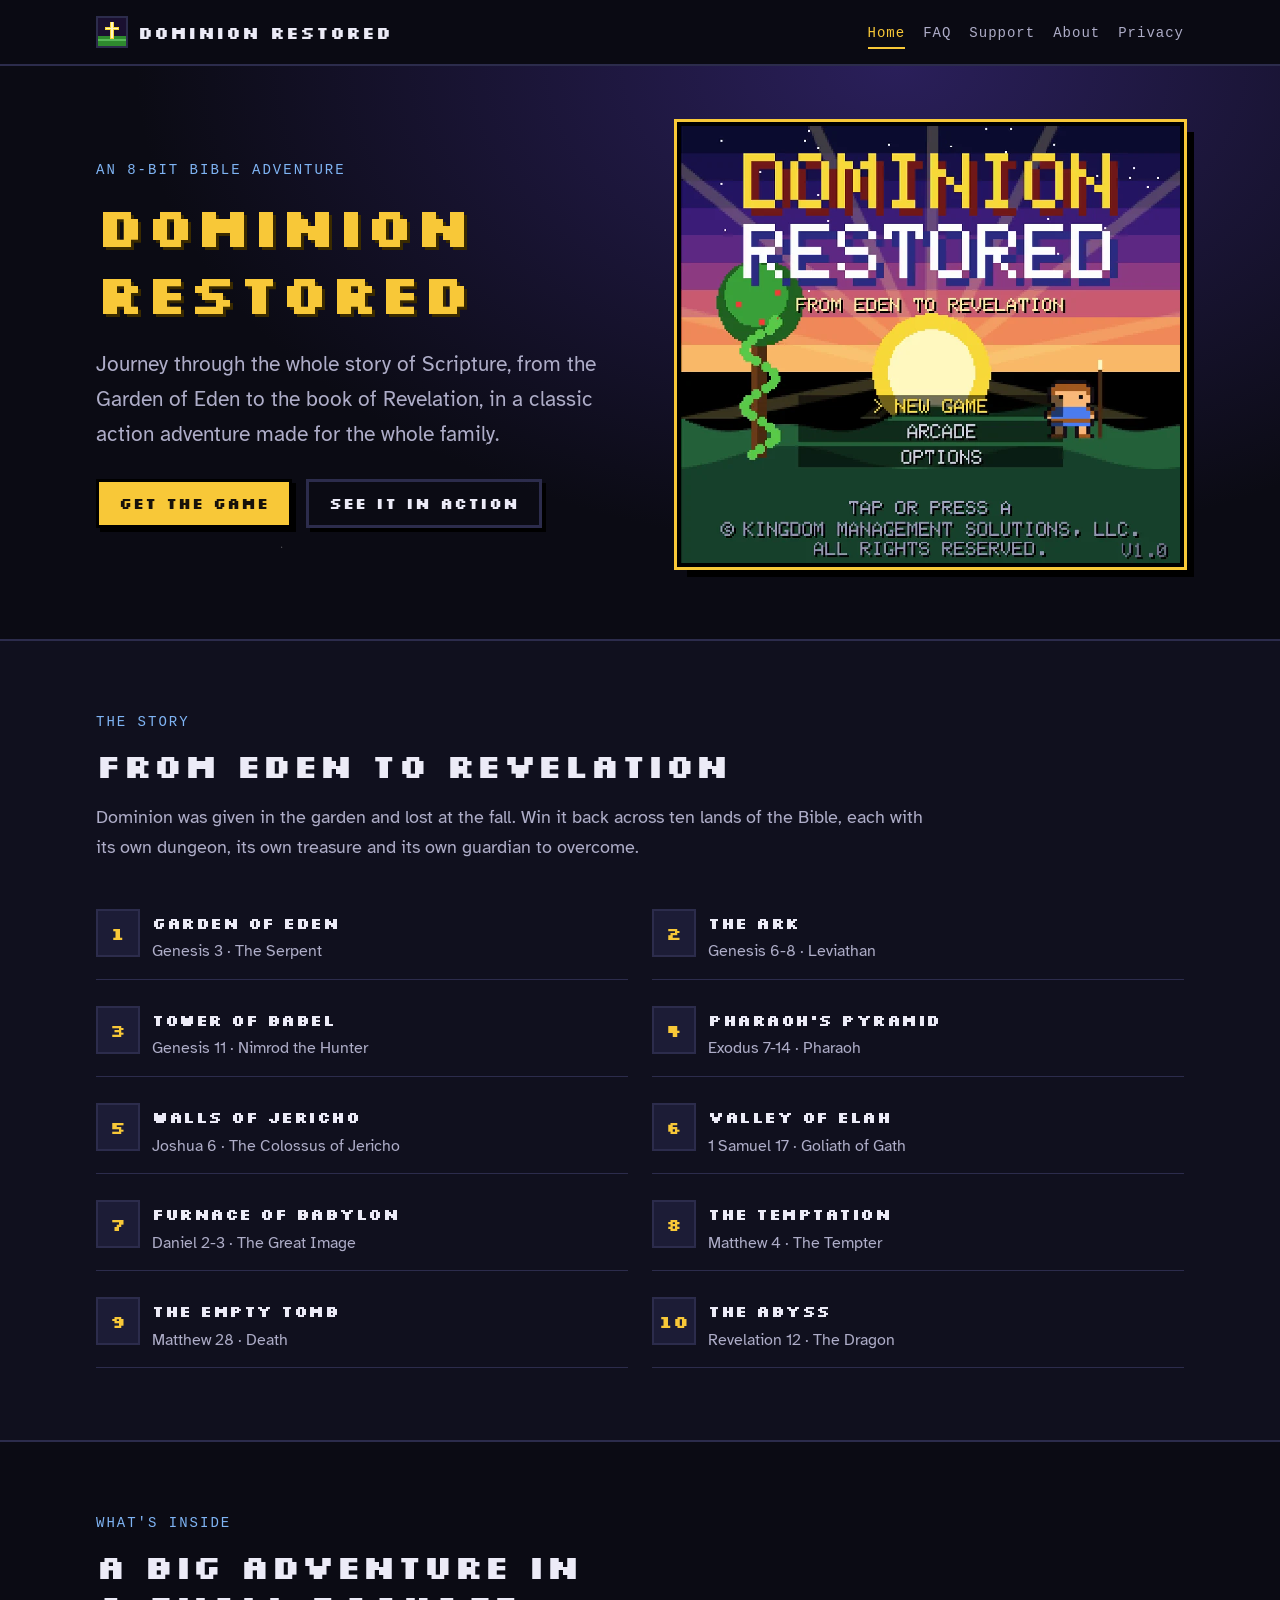
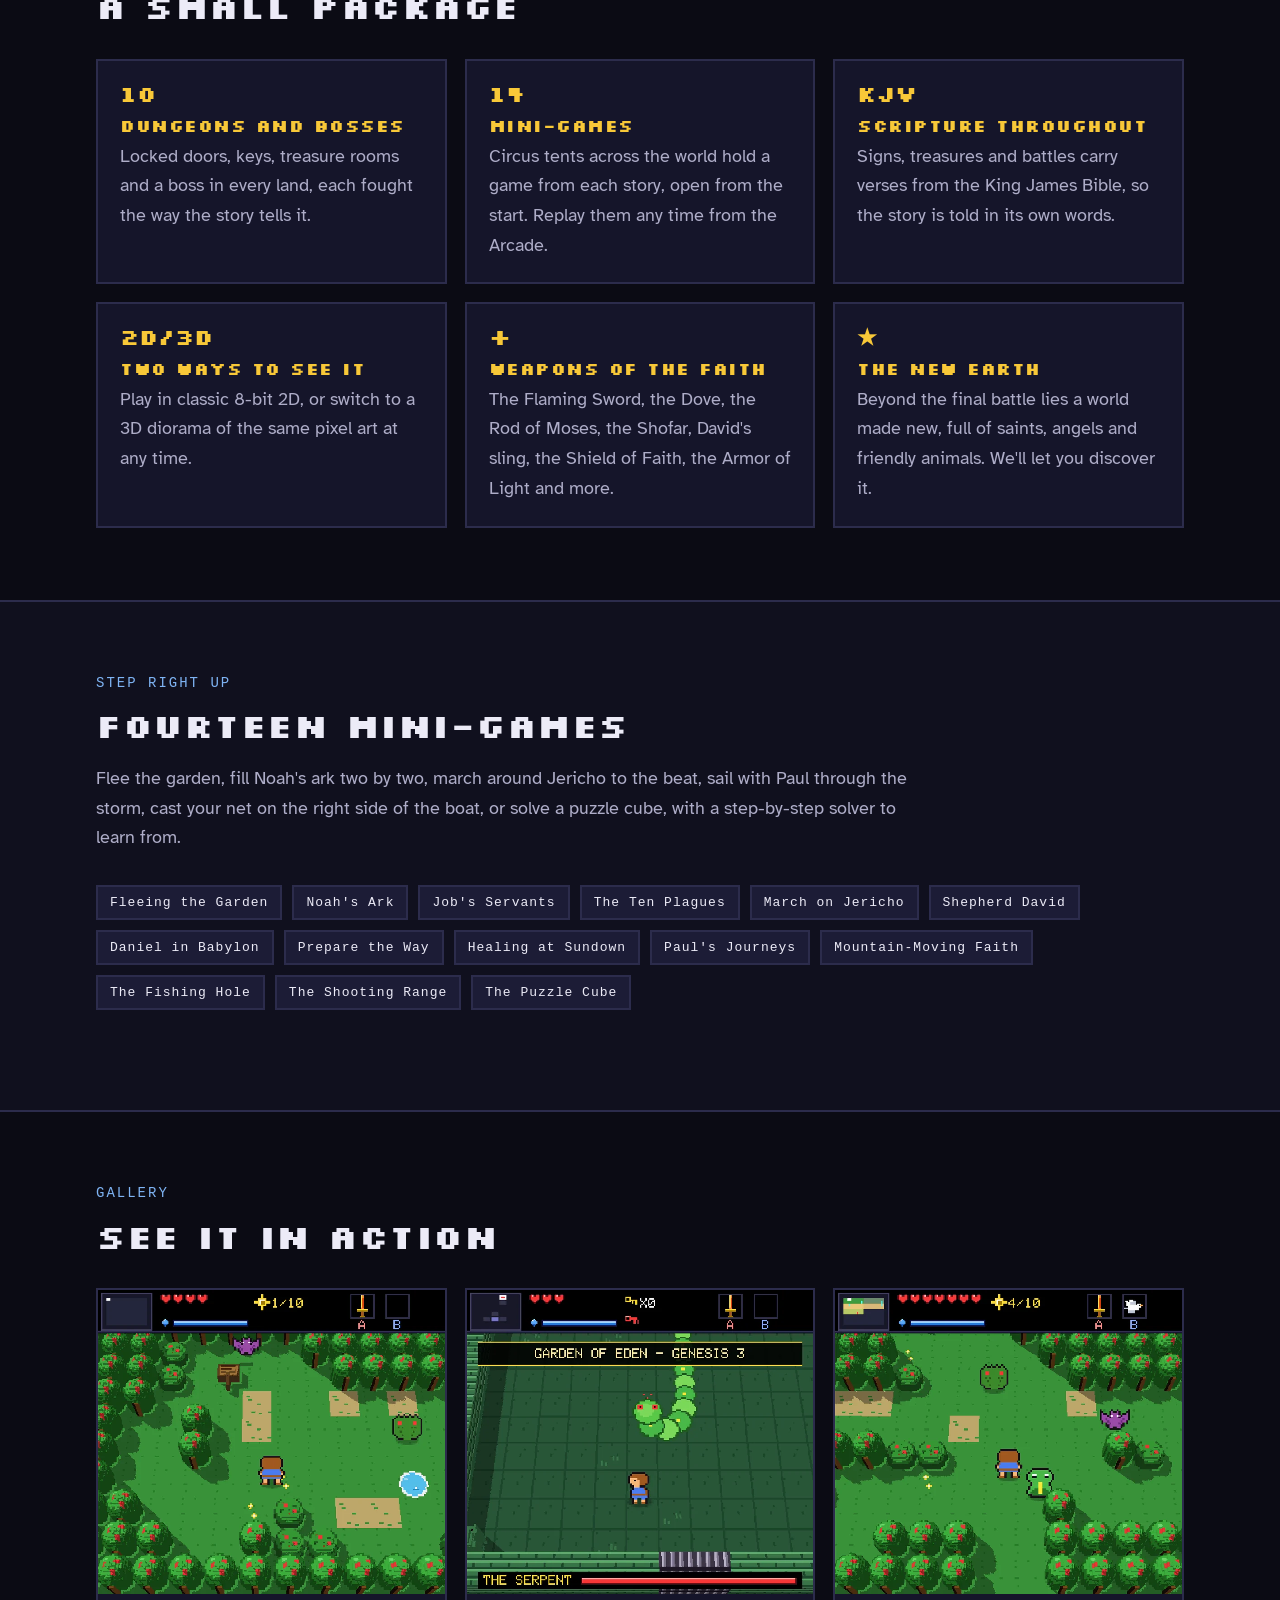
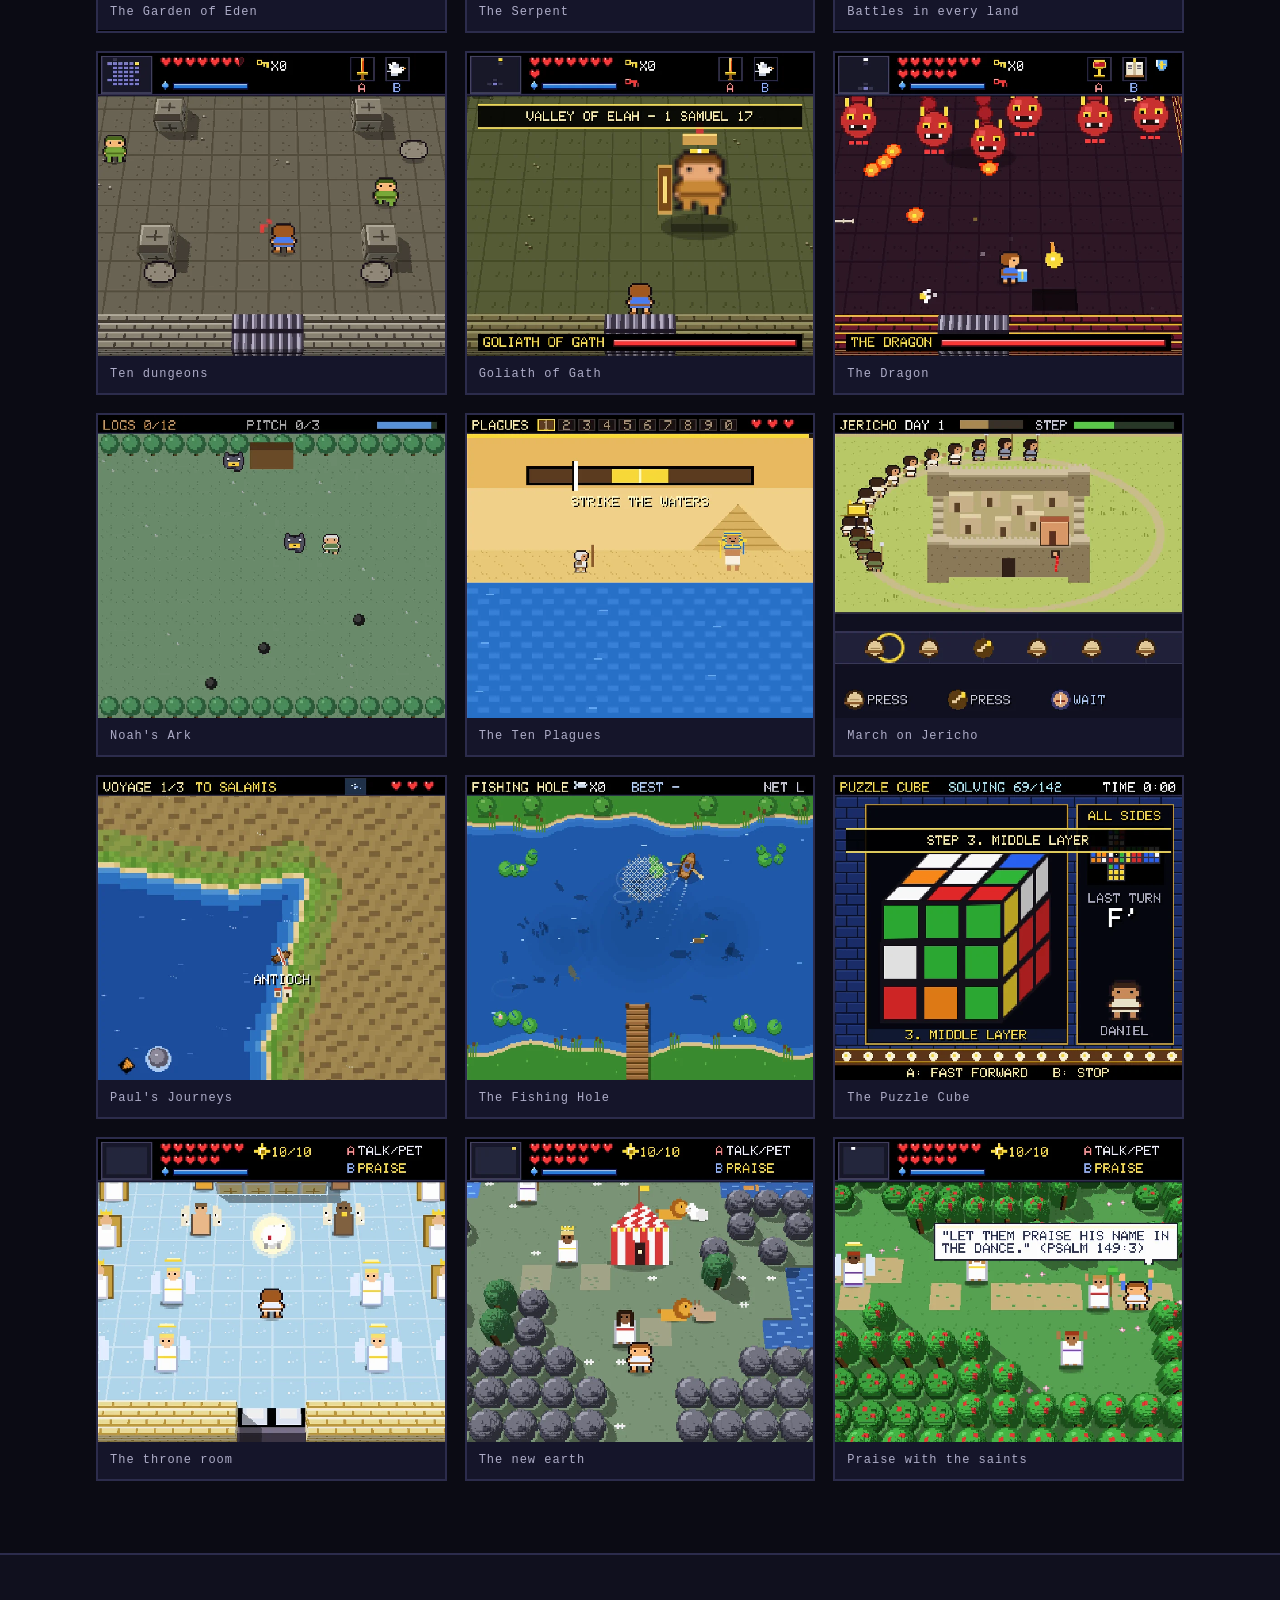
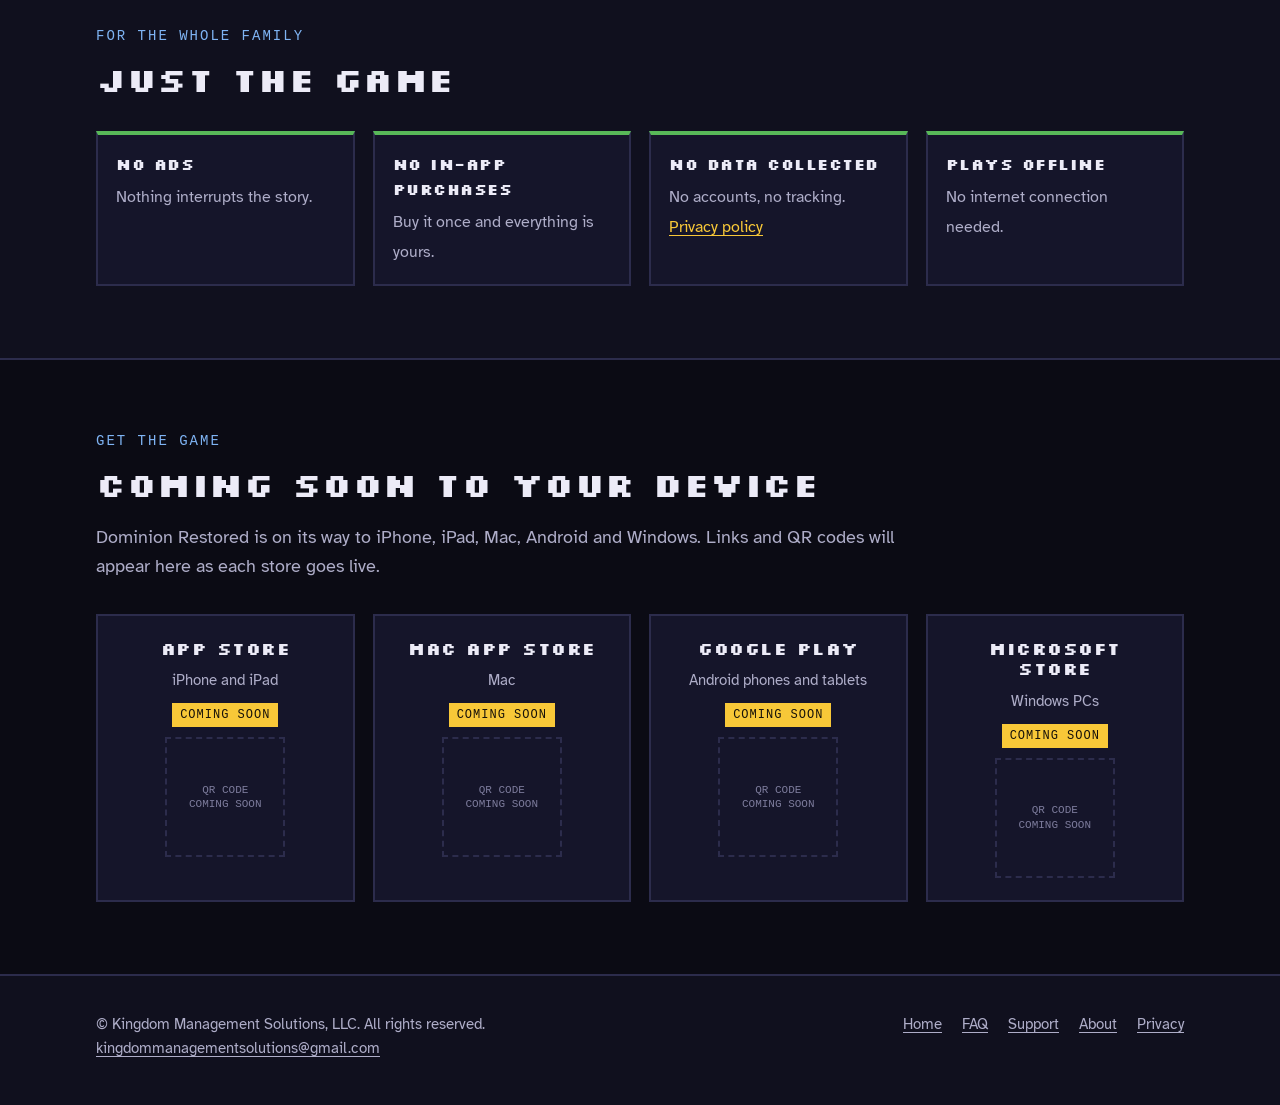
==== index.html @ 97197240 "Dominion Restored website: home, FAQ, support, about and privacy policy Moved here from the site bra" ====
<!DOCTYPE html>
<html lang="en">
<head>
<meta charset="utf-8">
<meta name="viewport" content="width=device-width,initial-scale=1">
<title>Dominion Restored</title>
<meta name="description" content="An 8-bit Bible adventure from Eden to Revelation: ten dungeons, ten bosses, fourteen mini-games and the new earth. For iPhone, iPad, Mac, Android and Windows.">
<meta name="theme-color" content="#0b0b14">
<meta property="og:title" content="Dominion Restored">
<meta property="og:description" content="An 8-bit Bible adventure from Eden to Revelation: ten dungeons, ten bosses, fourteen mini-games and the new earth. For iPhone, iPad, Mac, Android and Windows.">
<meta property="og:type" content="website">
<meta property="og:image" content="assets/img/title.webp">
<link rel="icon" href="assets/icon.svg" type="image/svg+xml">
<link rel="preload" href="assets/fonts/silkscreen-700.woff2" as="font" type="font/woff2" crossorigin>
<link rel="stylesheet" href="assets/site.css">
</head>
<body>
<a class="skip" href="#main">Skip to content</a>
<header class="top">
  <div class="wrap">
    <a class="brand" href="index.html"><img src="assets/icon.svg" alt="" width="32" height="32">DOMINION RESTORED</a>
    <nav aria-label="Main">
      <ul>
        <li><a href="index.html" aria-current="page">Home</a></li>
        <li><a href="faq.html">FAQ</a></li>
        <li><a href="support.html">Support</a></li>
        <li><a href="about.html">About</a></li>
        <li><a href="privacy.html">Privacy</a></li>
      </ul>
    </nav>
  </div>
</header>
<main id="main">
<section class="hero">
  <div class="wrap">
    <div>
      <p class="kicker">An 8-bit Bible adventure</p>
      <h1>DOMINION RESTORED</h1>
      <p class="lede">Journey through the whole story of Scripture, from the Garden of Eden to the book of Revelation, in a classic action adventure made for the whole family.</p>
      <div class="btns">
        <a class="btn" href="#get">GET THE GAME</a>
        <a class="btn ghost" href="#gallery">SEE IT IN ACTION</a>
      </div>
    </div>
    <div class="frame"><img src="assets/img/title.webp" alt="The Dominion Restored title screen" width="768" height="672"></div>
  </div>
</section>

<section class="alt" id="story">
  <div class="wrap">
    <div class="head">
      <p class="kicker">The story</p>
      <h2>From Eden to Revelation</h2>
      <p class="dim">Dominion was given in the garden and lost at the fall. Win it back across ten lands of the Bible, each with its own dungeon, its own treasure and its own guardian to overcome.</p>
    </div>
    <ol class="lands">
        <li><span class="n">1</span><div><b>Garden of Eden</b><span>Genesis 3 &middot; The Serpent</span></div></li>
        <li><span class="n">2</span><div><b>The Ark</b><span>Genesis 6-8 &middot; Leviathan</span></div></li>
        <li><span class="n">3</span><div><b>Tower of Babel</b><span>Genesis 11 &middot; Nimrod the Hunter</span></div></li>
        <li><span class="n">4</span><div><b>Pharaoh's Pyramid</b><span>Exodus 7-14 &middot; Pharaoh</span></div></li>
        <li><span class="n">5</span><div><b>Walls of Jericho</b><span>Joshua 6 &middot; The Colossus of Jericho</span></div></li>
        <li><span class="n">6</span><div><b>Valley of Elah</b><span>1 Samuel 17 &middot; Goliath of Gath</span></div></li>
        <li><span class="n">7</span><div><b>Furnace of Babylon</b><span>Daniel 2-3 &middot; The Great Image</span></div></li>
        <li><span class="n">8</span><div><b>The Temptation</b><span>Matthew 4 &middot; The Tempter</span></div></li>
        <li><span class="n">9</span><div><b>The Empty Tomb</b><span>Matthew 28 &middot; Death</span></div></li>
        <li><span class="n">10</span><div><b>The Abyss</b><span>Revelation 12 &middot; The Dragon</span></div></li>
    </ol>
  </div>
</section>

<section id="features">
  <div class="wrap">
    <div class="head">
      <p class="kicker">What's inside</p>
      <h2>A big adventure in a small package</h2>
    </div>
    <div class="grid g3">
      <div class="card"><div class="ico">10</div><h3>Dungeons and bosses</h3><p>Locked doors, keys, treasure rooms and a boss in every land, each fought the way the story tells it.</p></div>
      <div class="card"><div class="ico">14</div><h3>Mini-games</h3><p>Circus tents across the world hold a game from each story, open from the start. Replay them any time from the Arcade.</p></div>
      <div class="card"><div class="ico">KJV</div><h3>Scripture throughout</h3><p>Signs, treasures and battles carry verses from the King James Bible, so the story is told in its own words.</p></div>
      <div class="card"><div class="ico">2D/3D</div><h3>Two ways to see it</h3><p>Play in classic 8-bit 2D, or switch to a 3D diorama of the same pixel art at any time.</p></div>
      <div class="card"><div class="ico">+</div><h3>Weapons of the faith</h3><p>The Flaming Sword, the Dove, the Rod of Moses, the Shofar, David's sling, the Shield of Faith, the Armor of Light and more.</p></div>
      <div class="card"><div class="ico">&#9733;</div><h3>The new earth</h3><p>Beyond the final battle lies a world made new, full of saints, angels and friendly animals. We'll let you discover it.</p></div>
    </div>
  </div>
</section>

<section class="alt" id="minigames">
  <div class="wrap">
    <div class="head">
      <p class="kicker">Step right up</p>
      <h2>Fourteen mini-games</h2>
      <p class="dim">Flee the garden, fill Noah's ark two by two, march around Jericho to the beat, sail with Paul through the storm, cast your net on the right side of the boat, or solve a puzzle cube, with a step-by-step solver to learn from.</p>
    </div>
    <ul class="chips">
        <li>Fleeing the Garden</li>
        <li>Noah's Ark</li>
        <li>Job's Servants</li>
        <li>The Ten Plagues</li>
        <li>March on Jericho</li>
        <li>Shepherd David</li>
        <li>Daniel in Babylon</li>
        <li>Prepare the Way</li>
        <li>Healing at Sundown</li>
        <li>Paul's Journeys</li>
        <li>Mountain-Moving Faith</li>
        <li>The Fishing Hole</li>
        <li>The Shooting Range</li>
        <li>The Puzzle Cube</li>
    </ul>
  </div>
</section>

<section id="gallery">
  <div class="wrap">
    <div class="head">
      <p class="kicker">Gallery</p>
      <h2>See it in action</h2>
    </div>
    <div class="gallery">
        <figure><img src="assets/img/eden.webp" alt="The Garden of Eden" width="768" height="672" loading="lazy"><figcaption>The Garden of Eden</figcaption></figure>
        <figure><img src="assets/img/boss-serpent.webp" alt="The Serpent" width="768" height="672" loading="lazy"><figcaption>The Serpent</figcaption></figure>
        <figure><img src="assets/img/overworld-battle.webp" alt="Battles in every land" width="768" height="672" loading="lazy"><figcaption>Battles in every land</figcaption></figure>
        <figure><img src="assets/img/dungeon.webp" alt="Ten dungeons" width="768" height="672" loading="lazy"><figcaption>Ten dungeons</figcaption></figure>
        <figure><img src="assets/img/boss-goliath.webp" alt="Goliath of Gath" width="768" height="672" loading="lazy"><figcaption>Goliath of Gath</figcaption></figure>
        <figure><img src="assets/img/boss-dragon.webp" alt="The Dragon" width="768" height="672" loading="lazy"><figcaption>The Dragon</figcaption></figure>
        <figure><img src="assets/img/mini-ark.webp" alt="Noah's Ark" width="768" height="672" loading="lazy"><figcaption>Noah's Ark</figcaption></figure>
        <figure><img src="assets/img/mini-plagues.webp" alt="The Ten Plagues" width="768" height="672" loading="lazy"><figcaption>The Ten Plagues</figcaption></figure>
        <figure><img src="assets/img/mini-jericho.webp" alt="March on Jericho" width="768" height="672" loading="lazy"><figcaption>March on Jericho</figcaption></figure>
        <figure><img src="assets/img/mini-paul.webp" alt="Paul's Journeys" width="768" height="672" loading="lazy"><figcaption>Paul's Journeys</figcaption></figure>
        <figure><img src="assets/img/mini-fishing.webp" alt="The Fishing Hole" width="768" height="672" loading="lazy"><figcaption>The Fishing Hole</figcaption></figure>
        <figure><img src="assets/img/mini-cube.webp" alt="The Puzzle Cube" width="768" height="672" loading="lazy"><figcaption>The Puzzle Cube</figcaption></figure>
        <figure><img src="assets/img/throne-room.webp" alt="The throne room" width="768" height="672" loading="lazy"><figcaption>The throne room</figcaption></figure>
        <figure><img src="assets/img/new-earth.webp" alt="The new earth" width="768" height="672" loading="lazy"><figcaption>The new earth</figcaption></figure>
        <figure><img src="assets/img/new-earth-praise.webp" alt="Praise with the saints" width="768" height="672" loading="lazy"><figcaption>Praise with the saints</figcaption></figure>
    </div>
  </div>
</section>

<section class="alt" id="family">
  <div class="wrap">
    <div class="head">
      <p class="kicker">For the whole family</p>
      <h2>Just the game</h2>
    </div>
    <ul class="ticks">
      <li><b>No ads</b><span>Nothing interrupts the story.</span></li>
      <li><b>No in-app purchases</b><span>Buy it once and everything is yours.</span></li>
      <li><b>No data collected</b><span>No accounts, no tracking. <a href="privacy.html">Privacy policy</a></span></li>
      <li><b>Plays offline</b><span>No internet connection needed.</span></li>
    </ul>
  </div>
</section>

<section id="get">
  <div class="wrap">
    <div class="head">
      <p class="kicker">Get the game</p>
      <h2>Coming soon to your device</h2>
      <p class="dim">Dominion Restored is on its way to iPhone, iPad, Mac, Android and Windows. Links and QR codes will appear here as each store goes live.</p>
    </div>
    <div class="stores">
        <div class="store"><h3>App Store</h3><p>iPhone and iPad</p><span class="soon">COMING SOON</span><div class="qr" aria-hidden="true">QR CODE<br>COMING SOON</div></div>
        <div class="store"><h3>Mac App Store</h3><p>Mac</p><span class="soon">COMING SOON</span><div class="qr" aria-hidden="true">QR CODE<br>COMING SOON</div></div>
        <div class="store"><h3>Google Play</h3><p>Android phones and tablets</p><span class="soon">COMING SOON</span><div class="qr" aria-hidden="true">QR CODE<br>COMING SOON</div></div>
        <div class="store"><h3>Microsoft Store</h3><p>Windows PCs</p><span class="soon">COMING SOON</span><div class="qr" aria-hidden="true">QR CODE<br>COMING SOON</div></div>
    </div>
  </div>
</section>
</main>
<footer>
  <div class="wrap">
    <div>&copy; Kingdom Management Solutions, LLC. All rights reserved.<br><a href="mailto:kingdommanagementsolutions@gmail.com">kingdommanagementsolutions@gmail.com</a></div>
    <ul>
      <li><a href="index.html">Home</a></li>
      <li><a href="faq.html">FAQ</a></li>
      <li><a href="support.html">Support</a></li>
      <li><a href="about.html">About</a></li>
      <li><a href="privacy.html">Privacy</a></li>
    </ul>
  </div>
</footer>
</body>
</html>
---- assets/site.css ----
/* Dominion Restored: website styles. The game's palette (night sky, gold, Eden green) with a pixel font for
   headings and a highly legible font for reading. Fonts are self-hosted, so the site loads nothing from anyone else. */
@font-face { font-family: 'Silkscreen'; src: url(fonts/silkscreen-400.woff2) format('woff2'); font-weight: 400; font-display: swap; }
@font-face { font-family: 'Silkscreen'; src: url(fonts/silkscreen-700.woff2) format('woff2'); font-weight: 700; font-display: swap; }
@font-face { font-family: 'Atkinson Hyperlegible'; src: url(fonts/atkinson-400.woff2) format('woff2'); font-weight: 400; font-display: swap; }
@font-face { font-family: 'Atkinson Hyperlegible'; src: url(fonts/atkinson-400i.woff2) format('woff2'); font-weight: 400; font-style: italic; font-display: swap; }
@font-face { font-family: 'Atkinson Hyperlegible'; src: url(fonts/atkinson-700.woff2) format('woff2'); font-weight: 700; font-display: swap; }

:root {
  color-scheme: dark;
  --bg: #0b0b14; --bg2: #10101e; --panel: #15152a; --panel2: #1c1c36; --line: #2c2c4c;
  --text: #ecebf7; --dim: #aeadc8; --faint: #7d7c9c;
  --gold: #f8c838; --gold-dk: #a87a10; --sky: #7fb4f4; --green: #58b858; --red: #e85050;
  --pixel: 'Silkscreen', ui-monospace, monospace;
  --read: 'Atkinson Hyperlegible', system-ui, -apple-system, 'Segoe UI', Roboto, sans-serif;
  --wrap: 1120px;
}
* { box-sizing: border-box; }
html { scroll-behavior: smooth; }
body { margin: 0; background: var(--bg); color: var(--text); font: 18px/1.65 var(--read); -webkit-text-size-adjust: 100%; }
img { max-width: 100%; display: block; }
a { color: var(--gold); text-underline-offset: 3px; }
a:hover { color: #ffe27a; }
:focus-visible { outline: 3px solid var(--sky); outline-offset: 3px; }
.wrap { max-width: var(--wrap); margin: 0 auto; padding: 0 16px; }
.skip { position: absolute; left: -999px; top: 8px; background: var(--gold); color: #111; padding: 8px 12px; z-index: 10; }
.skip:focus { left: 8px; }

/* header */
.top { position: sticky; top: 0; z-index: 5; background: rgba(11, 11, 20, .92); backdrop-filter: blur(8px); -webkit-backdrop-filter: blur(8px); border-bottom: 2px solid var(--line); }
.top .wrap { display: flex; align-items: center; justify-content: space-between; gap: 16px; min-height: 64px; flex-wrap: wrap; padding-top: 8px; padding-bottom: 8px; }
.brand { display: flex; align-items: center; gap: 10px; color: var(--text); text-decoration: none; font: 700 17px/1 var(--pixel); letter-spacing: 1px; }
.brand img { width: 32px; height: 32px; image-rendering: pixelated; border: 2px solid var(--line); }
.brand:hover { color: var(--gold); }
nav ul { list-style: none; margin: 0; padding: 0; display: flex; flex-wrap: wrap; gap: 4px 18px; }
nav a { font: 400 14px/1 var(--pixel); letter-spacing: 1px; color: var(--dim); text-decoration: none; padding: 6px 0; border-bottom: 2px solid transparent; }
nav a:hover { color: var(--text); }
nav a[aria-current="page"] { color: var(--gold); border-bottom-color: var(--gold); }

/* type */
h1, h2, h3 { font-family: var(--pixel); font-weight: 700; letter-spacing: .5px; line-height: 1.2; text-wrap: balance; }
h1 { font-size: clamp(32px, 6vw, 56px); margin: 0 0 16px; color: var(--gold); text-shadow: 3px 3px 0 #3a2a00; }
h2 { font-size: clamp(24px, 3.6vw, 34px); margin: 0 0 12px; }
h3 { font-size: 17px; margin: 0 0 6px; color: var(--gold); }
.kicker { font: 400 14px/1.4 var(--pixel); letter-spacing: 2px; color: var(--sky); margin: 0 0 12px; text-transform: uppercase; }
.lede { font-size: 21px; color: var(--dim); max-width: 34em; }
.dim { color: var(--dim); }
.verse { font-style: italic; color: var(--dim); border-left: 4px solid var(--gold); padding: 4px 0 4px 16px; margin: 20px 0; }
.verse cite { display: block; font-style: normal; font: 400 13px/1.4 var(--pixel); letter-spacing: 1px; color: var(--faint); margin-top: 6px; }

/* sections */
section { padding: 72px 0; }
section.alt { background: var(--bg2); border-top: 2px solid var(--line); border-bottom: 2px solid var(--line); }
.head { max-width: 46em; margin-bottom: 32px; }

/* hero */
.hero { padding: 56px 0 72px; background:
  radial-gradient(1px 1px at 12% 18%, #fff8 50%, transparent), radial-gradient(1px 1px at 72% 12%, #fff6 50%, transparent),
  radial-gradient(1px 1px at 38% 66%, #fff5 50%, transparent), radial-gradient(1px 1px at 88% 48%, #fff7 50%, transparent),
  radial-gradient(1px 1px at 22% 84%, #fff4 50%, transparent), radial-gradient(1px 1px at 58% 32%, #fff5 50%, transparent),
  radial-gradient(ellipse at 70% 0%, #2a1f5a 0%, transparent 60%), var(--bg); }
.hero .wrap { display: grid; grid-template-columns: 1.05fr 1fr; gap: 48px; align-items: center; }
.frame { border: 4px solid #000; outline: 3px solid var(--gold); box-shadow: 10px 10px 0 #000; background: #000; }
.frame img { image-rendering: pixelated; width: 100%; height: auto; }

/* buttons */
.btns { display: flex; flex-wrap: wrap; gap: 14px; margin-top: 28px; }
.btn { display: inline-flex; align-items: center; gap: 8px; font: 700 15px/1 var(--pixel); letter-spacing: 1px; text-decoration: none;
  padding: 14px 20px; color: #17120a; background: var(--gold); border: 3px solid #000; box-shadow: 4px 4px 0 #000; transition: transform .08s, box-shadow .08s; }
.btn:hover { color: #17120a; transform: translate(-1px, -1px); box-shadow: 5px 5px 0 #000; }
.btn:active { transform: translate(3px, 3px); box-shadow: 1px 1px 0 #000; }
.btn.ghost { background: transparent; color: var(--text); border-color: var(--line); box-shadow: 4px 4px 0 #000; }
.btn.ghost:hover { color: var(--gold); border-color: var(--gold); }

/* cards and grids */
.grid { display: grid; gap: 18px; }
.g2 { grid-template-columns: repeat(2, 1fr); } .g3 { grid-template-columns: repeat(3, 1fr); } .g4 { grid-template-columns: repeat(4, 1fr); }
.card { background: var(--panel); border: 2px solid var(--line); padding: 22px; }
.card p { margin: 0; color: var(--dim); }
.card .ico { font: 700 22px/1 var(--pixel); color: var(--gold); margin-bottom: 10px; }

/* the ten lands */
.lands { list-style: none; padding: 0; margin: 0; display: grid; grid-template-columns: repeat(2, 1fr); gap: 12px 24px; counter-reset: land; }
.lands li { display: grid; grid-template-columns: 44px 1fr; gap: 12px; align-items: start; padding: 14px 0; border-bottom: 1px solid var(--line); }
.lands .n { font: 700 18px/44px var(--pixel); text-align: center; background: var(--panel2); border: 2px solid var(--line); color: var(--gold); }
.lands b { font-family: var(--pixel); font-size: 16px; letter-spacing: .5px; }
.lands span { display: block; color: var(--dim); font-size: 16px; }

/* mini-games */
.chips { display: flex; flex-wrap: wrap; gap: 10px; list-style: none; padding: 0; margin: 0 0 28px; }
.chips li { font: 400 13px/1 var(--pixel); letter-spacing: 1px; padding: 9px 12px; background: var(--panel2); border: 2px solid var(--line); }

/* gallery */
.gallery { display: grid; grid-template-columns: repeat(3, 1fr); gap: 18px; margin: 0; }
.gallery figure { margin: 0; background: #000; border: 2px solid var(--line); }
.gallery img { image-rendering: pixelated; width: 100%; height: auto; aspect-ratio: 256 / 224; }
.gallery figcaption { font: 400 12px/1.4 var(--pixel); letter-spacing: 1px; color: var(--dim); padding: 10px 12px; background: var(--panel); }

/* get the game */
.stores { display: grid; grid-template-columns: repeat(4, 1fr); gap: 18px; }
.store { background: var(--panel); border: 2px solid var(--line); padding: 22px; text-align: center; display: flex; flex-direction: column; align-items: center; gap: 10px; }
.store h3 { color: var(--text); margin: 0; }
.store .soon { font: 400 12px/1 var(--pixel); letter-spacing: 1px; color: #17120a; background: var(--gold); padding: 6px 8px; }
.store .qr { width: 120px; height: 120px; border: 2px dashed var(--line); display: grid; place-items: center; color: var(--faint); font: 400 11px/1.3 var(--pixel); text-align: center; padding: 8px; }
.store .qr img { width: 100%; height: 100%; image-rendering: pixelated; background: #fff; padding: 6px; }
.store p { margin: 0; color: var(--dim); font-size: 15px; }

/* family band */
.ticks { list-style: none; padding: 0; margin: 0; display: grid; grid-template-columns: repeat(4, 1fr); gap: 18px; }
.ticks li { background: var(--panel); border: 2px solid var(--line); border-top: 4px solid var(--green); padding: 18px; }
.ticks b { display: block; font-family: var(--pixel); font-size: 15px; letter-spacing: .5px; margin-bottom: 4px; }
.ticks span { color: var(--dim); font-size: 16px; }

/* reading pages (FAQ, support, privacy, about) */
.page { padding: 56px 0 72px; }
.page .wrap { max-width: 820px; }
.page h2 { font-size: 22px; margin-top: 44px; color: var(--gold); }
.page h2:first-of-type { margin-top: 32px; }
.page p, .page li { color: #d9d8ea; }
.page ul { padding-left: 22px; } .page li { margin: 6px 0; }
.summary { background: var(--panel); border: 2px solid var(--line); border-left: 6px solid var(--gold); padding: 18px 22px; margin: 24px 0; }
.summary p { margin: 0; }
details { background: var(--panel); border: 2px solid var(--line); margin: 10px 0; }
details[open] { border-color: #3c3c64; }
summary { cursor: pointer; padding: 16px 20px; font-weight: 700; list-style: none; display: flex; justify-content: space-between; gap: 16px; }
summary::-webkit-details-marker { display: none; }
summary::after { content: '+'; font: 700 20px/1 var(--pixel); color: var(--gold); }
details[open] summary::after { content: '\2013'; }
details > div { padding: 0 20px 6px; }
details > div p:first-child { margin-top: 0; }
table { width: 100%; border-collapse: collapse; margin: 12px 0 18px; font-size: 16px; }
th, td { text-align: left; padding: 8px 10px; border-bottom: 1px solid var(--line); }
th { font: 400 13px/1.3 var(--pixel); letter-spacing: 1px; color: var(--dim); }
kbd { font: 700 13px/1 ui-monospace, monospace; background: var(--panel2); border: 1px solid var(--line); border-bottom-width: 3px; padding: 3px 6px; }
.contact { display: flex; flex-wrap: wrap; align-items: center; justify-content: space-between; gap: 18px; background: var(--panel); border: 2px solid var(--gold); padding: 24px; margin: 24px 0; }
.contact b { font-family: var(--pixel); font-size: 18px; display: block; }
.contact .dim { font-size: 16px; }
.updated { font: 400 13px/1.4 var(--pixel); letter-spacing: 1px; color: var(--faint); }

/* footer */
footer { border-top: 2px solid var(--line); background: var(--bg2); padding: 36px 0 44px; font-size: 15px; color: var(--dim); }
footer .wrap { display: flex; flex-wrap: wrap; justify-content: space-between; gap: 18px 32px; }
footer ul { list-style: none; padding: 0; margin: 0; display: flex; flex-wrap: wrap; gap: 8px 20px; }
footer a { color: var(--dim); }
footer a:hover { color: var(--gold); }

/* narrower screens */
@media (max-width: 960px) {
  .hero .wrap { grid-template-columns: 1fr; gap: 36px; }
  .g4, .stores, .ticks { grid-template-columns: repeat(2, 1fr); }
  .g3, .gallery { grid-template-columns: repeat(2, 1fr); }
}
@media (max-width: 640px) {
  body { font-size: 17px; }
  section { padding: 52px 0; }
  .hero { padding: 36px 0 52px; }
  .lede { font-size: 19px; }
  .g2, .g3, .g4, .lands, .stores, .ticks { grid-template-columns: 1fr; }
  .gallery { grid-template-columns: 1fr 1fr; gap: 10px; }
  .gallery figcaption { font-size: 10px; padding: 8px; }
  .top .wrap { min-height: 56px; }
  nav ul { gap: 2px 14px; }
  .frame { box-shadow: 6px 6px 0 #000; }
}
@media (prefers-reduced-motion: reduce) { html { scroll-behavior: auto; } .btn { transition: none; } }
.contact .btn { max-width: 100%; overflow-wrap: anywhere; font: 700 17px/1.2 var(--read); letter-spacing: 0; }
@media (max-width: 640px) { .contact .btn { font-size: 15px; padding: 12px 14px; } }
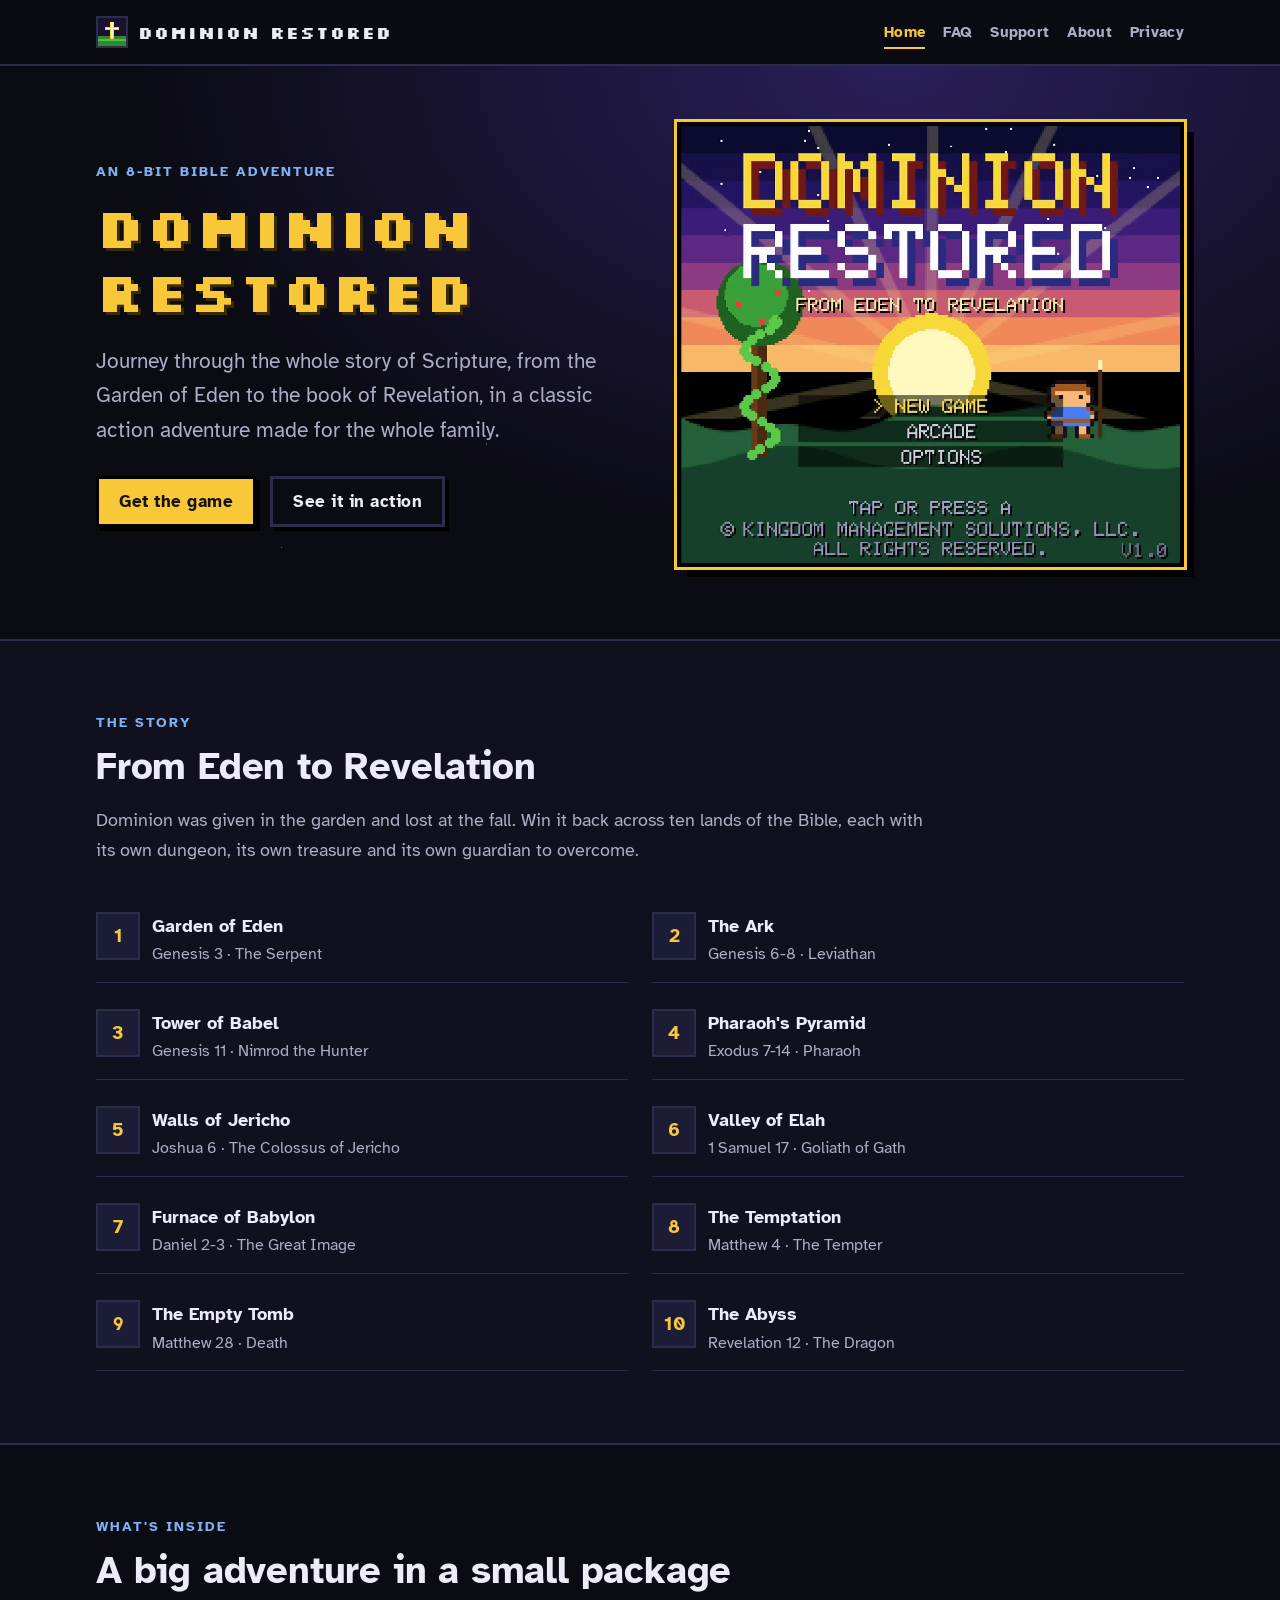
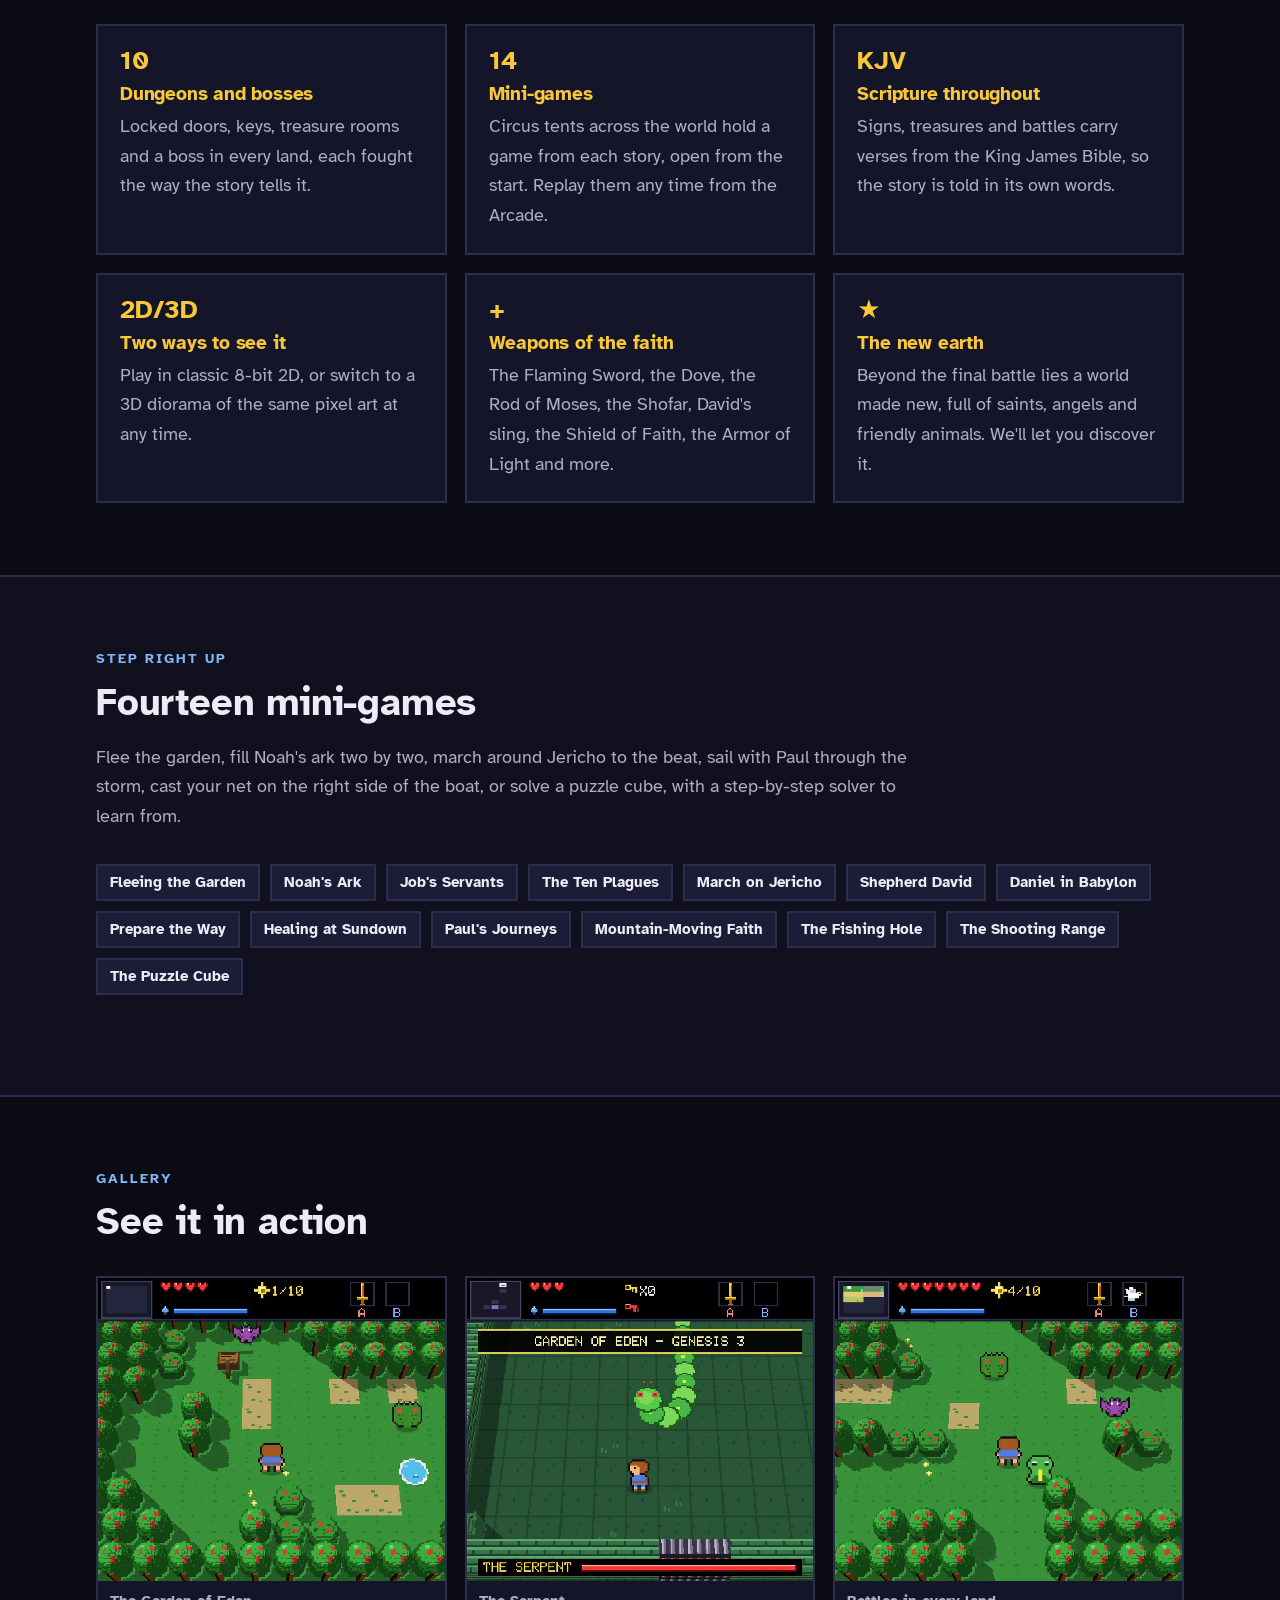
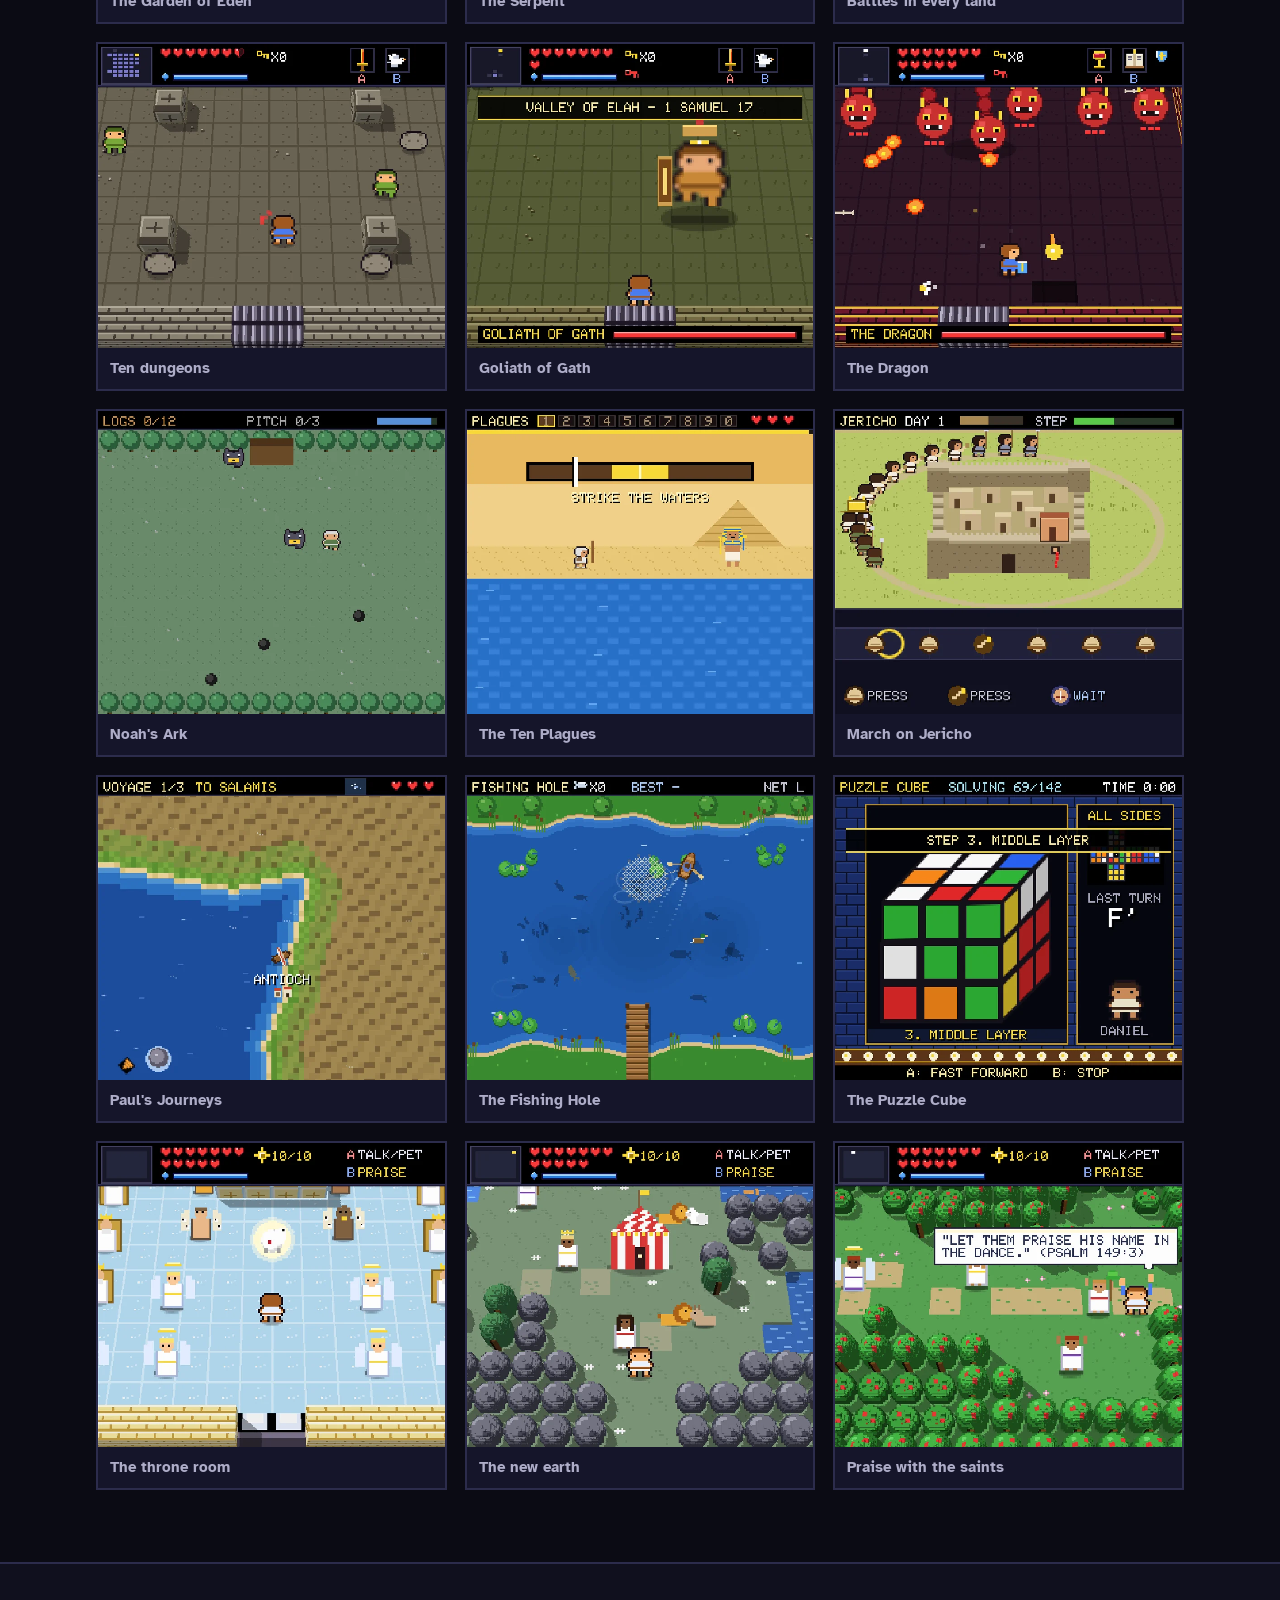
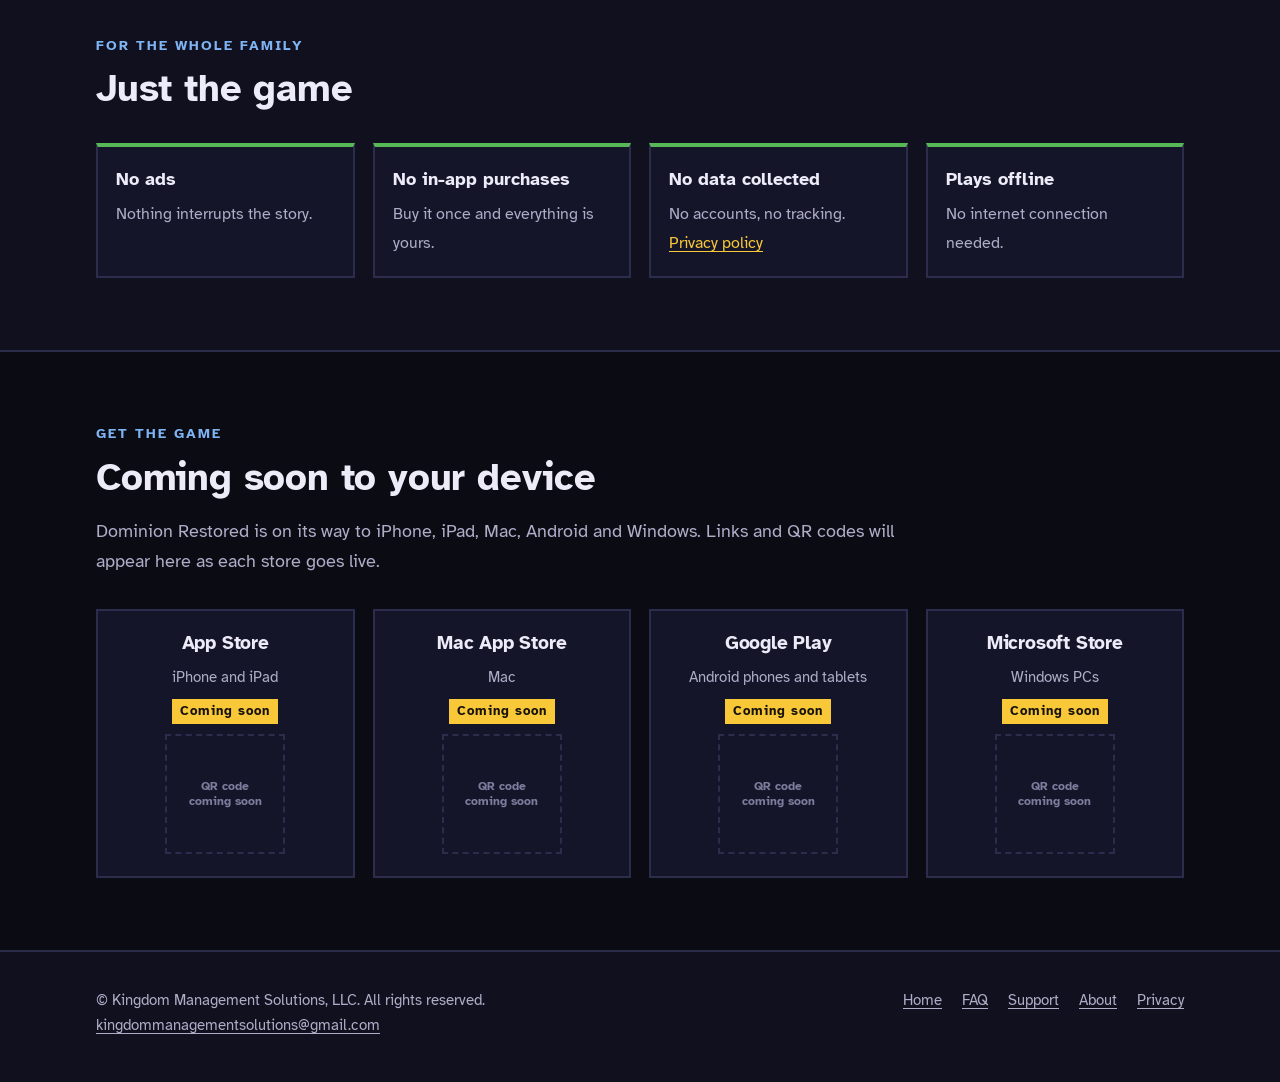
==== commit c8baae0f: "Use a readable font everywhere except the logo and the game's title The pixel font is kept only for " ====
--- a/index.html
+++ b/index.html
@@ -38,8 +38,8 @@
       <h1>DOMINION RESTORED</h1>
       <p class="lede">Journey through the whole story of Scripture, from the Garden of Eden to the book of Revelation, in a classic action adventure made for the whole family.</p>
       <div class="btns">
-        <a class="btn" href="#get">GET THE GAME</a>
-        <a class="btn ghost" href="#gallery">SEE IT IN ACTION</a>
+        <a class="btn" href="#get">Get the game</a>
+        <a class="btn ghost" href="#gallery">See it in action</a>
       </div>
     </div>
     <div class="frame"><img src="assets/img/title.webp" alt="The Dominion Restored title screen" width="768" height="672"></div>
@@ -160,10 +160,10 @@
       <p class="dim">Dominion Restored is on its way to iPhone, iPad, Mac, Android and Windows. Links and QR codes will appear here as each store goes live.</p>
     </div>
     <div class="stores">
-        <div class="store"><h3>App Store</h3><p>iPhone and iPad</p><span class="soon">COMING SOON</span><div class="qr" aria-hidden="true">QR CODE<br>COMING SOON</div></div>
-        <div class="store"><h3>Mac App Store</h3><p>Mac</p><span class="soon">COMING SOON</span><div class="qr" aria-hidden="true">QR CODE<br>COMING SOON</div></div>
-        <div class="store"><h3>Google Play</h3><p>Android phones and tablets</p><span class="soon">COMING SOON</span><div class="qr" aria-hidden="true">QR CODE<br>COMING SOON</div></div>
-        <div class="store"><h3>Microsoft Store</h3><p>Windows PCs</p><span class="soon">COMING SOON</span><div class="qr" aria-hidden="true">QR CODE<br>COMING SOON</div></div>
+        <div class="store"><h3>App Store</h3><p>iPhone and iPad</p><span class="soon">Coming soon</span><div class="qr" aria-hidden="true">QR code<br>coming soon</div></div>
+        <div class="store"><h3>Mac App Store</h3><p>Mac</p><span class="soon">Coming soon</span><div class="qr" aria-hidden="true">QR code<br>coming soon</div></div>
+        <div class="store"><h3>Google Play</h3><p>Android phones and tablets</p><span class="soon">Coming soon</span><div class="qr" aria-hidden="true">QR code<br>coming soon</div></div>
+        <div class="store"><h3>Microsoft Store</h3><p>Windows PCs</p><span class="soon">Coming soon</span><div class="qr" aria-hidden="true">QR code<br>coming soon</div></div>
     </div>
   </div>
 </section>
--- a/assets/site.css
+++ b/assets/site.css
@@ -1,6 +1,5 @@
-/* Dominion Restored: website styles. The game's palette (night sky, gold, Eden green) with a pixel font for
-   headings and a highly legible font for reading. Fonts are self-hosted, so the site loads nothing from anyone else. */
-@font-face { font-family: 'Silkscreen'; src: url(fonts/silkscreen-400.woff2) format('woff2'); font-weight: 400; font-display: swap; }
+/* Dominion Restored: website styles. The game's palette (night sky, gold, Eden green); the pixel font is kept to
+   the logo and the game's title, and everything else is set in a highly legible font. Fonts are self-hosted, so the site loads nothing from anyone else. */
 @font-face { font-family: 'Silkscreen'; src: url(fonts/silkscreen-700.woff2) format('woff2'); font-weight: 700; font-display: swap; }
 @font-face { font-family: 'Atkinson Hyperlegible'; src: url(fonts/atkinson-400.woff2) format('woff2'); font-weight: 400; font-display: swap; }
 @font-face { font-family: 'Atkinson Hyperlegible'; src: url(fonts/atkinson-400i.woff2) format('woff2'); font-weight: 400; font-style: italic; font-display: swap; }
@@ -33,20 +32,22 @@
 .brand img { width: 32px; height: 32px; image-rendering: pixelated; border: 2px solid var(--line); }
 .brand:hover { color: var(--gold); }
 nav ul { list-style: none; margin: 0; padding: 0; display: flex; flex-wrap: wrap; gap: 4px 18px; }
-nav a { font: 400 14px/1 var(--pixel); letter-spacing: 1px; color: var(--dim); text-decoration: none; padding: 6px 0; border-bottom: 2px solid transparent; }
+nav a { font: 700 15px/1 var(--read); letter-spacing: .3px; color: var(--dim); text-decoration: none; padding: 6px 0; border-bottom: 2px solid transparent; }
 nav a:hover { color: var(--text); }
 nav a[aria-current="page"] { color: var(--gold); border-bottom-color: var(--gold); }
 
 /* type */
-h1, h2, h3 { font-family: var(--pixel); font-weight: 700; letter-spacing: .5px; line-height: 1.2; text-wrap: balance; }
-h1 { font-size: clamp(32px, 6vw, 56px); margin: 0 0 16px; color: var(--gold); text-shadow: 3px 3px 0 #3a2a00; }
-h2 { font-size: clamp(24px, 3.6vw, 34px); margin: 0 0 12px; }
-h3 { font-size: 17px; margin: 0 0 6px; color: var(--gold); }
-.kicker { font: 400 14px/1.4 var(--pixel); letter-spacing: 2px; color: var(--sky); margin: 0 0 12px; text-transform: uppercase; }
+h1, h2, h3 { font-family: var(--read); font-weight: 700; letter-spacing: -.2px; line-height: 1.15; text-wrap: balance; }
+.hero h1 { font-family: var(--pixel); letter-spacing: 1px; } /* the game's title, as on its title screen */
+h1 { font-size: clamp(34px, 5.5vw, 52px); margin: 0 0 16px; color: var(--gold); }
+.hero h1 { font-size: clamp(32px, 6vw, 56px); text-shadow: 3px 3px 0 #3a2a00; }
+h2 { font-size: clamp(28px, 3.8vw, 38px); margin: 0 0 12px; }
+h3 { font-size: 19px; margin: 0 0 6px; color: var(--gold); }
+.kicker { font: 700 14px/1.4 var(--read); letter-spacing: 2px; color: var(--sky); margin: 0 0 12px; text-transform: uppercase; }
 .lede { font-size: 21px; color: var(--dim); max-width: 34em; }
 .dim { color: var(--dim); }
 .verse { font-style: italic; color: var(--dim); border-left: 4px solid var(--gold); padding: 4px 0 4px 16px; margin: 20px 0; }
-.verse cite { display: block; font-style: normal; font: 400 13px/1.4 var(--pixel); letter-spacing: 1px; color: var(--faint); margin-top: 6px; }
+.verse cite { display: block; font-style: normal; font: 700 14px/1.4 var(--read); letter-spacing: 1px; color: var(--faint); margin-top: 6px; }
 
 /* sections */
 section { padding: 72px 0; }
@@ -65,7 +66,7 @@
 
 /* buttons */
 .btns { display: flex; flex-wrap: wrap; gap: 14px; margin-top: 28px; }
-.btn { display: inline-flex; align-items: center; gap: 8px; font: 700 15px/1 var(--pixel); letter-spacing: 1px; text-decoration: none;
+.btn { display: inline-flex; align-items: center; gap: 8px; font: 700 17px/1 var(--read); letter-spacing: .5px; text-decoration: none;
   padding: 14px 20px; color: #17120a; background: var(--gold); border: 3px solid #000; box-shadow: 4px 4px 0 #000; transition: transform .08s, box-shadow .08s; }
 .btn:hover { color: #17120a; transform: translate(-1px, -1px); box-shadow: 5px 5px 0 #000; }
 .btn:active { transform: translate(3px, 3px); box-shadow: 1px 1px 0 #000; }
@@ -77,38 +78,38 @@
 .g2 { grid-template-columns: repeat(2, 1fr); } .g3 { grid-template-columns: repeat(3, 1fr); } .g4 { grid-template-columns: repeat(4, 1fr); }
 .card { background: var(--panel); border: 2px solid var(--line); padding: 22px; }
 .card p { margin: 0; color: var(--dim); }
-.card .ico { font: 700 22px/1 var(--pixel); color: var(--gold); margin-bottom: 10px; }
+.card .ico { font: 700 26px/1 var(--read); color: var(--gold); margin-bottom: 10px; }
 
 /* the ten lands */
 .lands { list-style: none; padding: 0; margin: 0; display: grid; grid-template-columns: repeat(2, 1fr); gap: 12px 24px; counter-reset: land; }
 .lands li { display: grid; grid-template-columns: 44px 1fr; gap: 12px; align-items: start; padding: 14px 0; border-bottom: 1px solid var(--line); }
-.lands .n { font: 700 18px/44px var(--pixel); text-align: center; background: var(--panel2); border: 2px solid var(--line); color: var(--gold); }
-.lands b { font-family: var(--pixel); font-size: 16px; letter-spacing: .5px; }
+.lands .n { font: 700 19px/44px var(--read); text-align: center; background: var(--panel2); border: 2px solid var(--line); color: var(--gold); }
+.lands b { font-size: 18px; }
 .lands span { display: block; color: var(--dim); font-size: 16px; }
 
 /* mini-games */
 .chips { display: flex; flex-wrap: wrap; gap: 10px; list-style: none; padding: 0; margin: 0 0 28px; }
-.chips li { font: 400 13px/1 var(--pixel); letter-spacing: 1px; padding: 9px 12px; background: var(--panel2); border: 2px solid var(--line); }
+.chips li { font: 700 15px/1 var(--read); padding: 9px 12px; background: var(--panel2); border: 2px solid var(--line); }
 
 /* gallery */
 .gallery { display: grid; grid-template-columns: repeat(3, 1fr); gap: 18px; margin: 0; }
 .gallery figure { margin: 0; background: #000; border: 2px solid var(--line); }
 .gallery img { image-rendering: pixelated; width: 100%; height: auto; aspect-ratio: 256 / 224; }
-.gallery figcaption { font: 400 12px/1.4 var(--pixel); letter-spacing: 1px; color: var(--dim); padding: 10px 12px; background: var(--panel); }
+.gallery figcaption { font: 700 15px/1.4 var(--read); color: var(--dim); padding: 10px 12px; background: var(--panel); }
 
 /* get the game */
 .stores { display: grid; grid-template-columns: repeat(4, 1fr); gap: 18px; }
 .store { background: var(--panel); border: 2px solid var(--line); padding: 22px; text-align: center; display: flex; flex-direction: column; align-items: center; gap: 10px; }
 .store h3 { color: var(--text); margin: 0; }
-.store .soon { font: 400 12px/1 var(--pixel); letter-spacing: 1px; color: #17120a; background: var(--gold); padding: 6px 8px; }
-.store .qr { width: 120px; height: 120px; border: 2px dashed var(--line); display: grid; place-items: center; color: var(--faint); font: 400 11px/1.3 var(--pixel); text-align: center; padding: 8px; }
+.store .soon { font: 700 13px/1 var(--read); letter-spacing: 1px; color: #17120a; background: var(--gold); padding: 6px 8px; }
+.store .qr { width: 120px; height: 120px; border: 2px dashed var(--line); display: grid; place-items: center; color: var(--faint); font: 700 12px/1.3 var(--read); text-align: center; padding: 8px; }
 .store .qr img { width: 100%; height: 100%; image-rendering: pixelated; background: #fff; padding: 6px; }
 .store p { margin: 0; color: var(--dim); font-size: 15px; }
 
 /* family band */
 .ticks { list-style: none; padding: 0; margin: 0; display: grid; grid-template-columns: repeat(4, 1fr); gap: 18px; }
 .ticks li { background: var(--panel); border: 2px solid var(--line); border-top: 4px solid var(--green); padding: 18px; }
-.ticks b { display: block; font-family: var(--pixel); font-size: 15px; letter-spacing: .5px; margin-bottom: 4px; }
+.ticks b { display: block; font-size: 18px; margin-bottom: 4px; }
 .ticks span { color: var(--dim); font-size: 16px; }
 
 /* reading pages (FAQ, support, privacy, about) */
@@ -124,18 +125,18 @@
 details[open] { border-color: #3c3c64; }
 summary { cursor: pointer; padding: 16px 20px; font-weight: 700; list-style: none; display: flex; justify-content: space-between; gap: 16px; }
 summary::-webkit-details-marker { display: none; }
-summary::after { content: '+'; font: 700 20px/1 var(--pixel); color: var(--gold); }
+summary::after { content: '+'; font: 700 24px/1 var(--read); color: var(--gold); }
 details[open] summary::after { content: '\2013'; }
 details > div { padding: 0 20px 6px; }
 details > div p:first-child { margin-top: 0; }
 table { width: 100%; border-collapse: collapse; margin: 12px 0 18px; font-size: 16px; }
 th, td { text-align: left; padding: 8px 10px; border-bottom: 1px solid var(--line); }
-th { font: 400 13px/1.3 var(--pixel); letter-spacing: 1px; color: var(--dim); }
+th { font: 700 14px/1.3 var(--read); letter-spacing: .5px; color: var(--dim); }
 kbd { font: 700 13px/1 ui-monospace, monospace; background: var(--panel2); border: 1px solid var(--line); border-bottom-width: 3px; padding: 3px 6px; }
 .contact { display: flex; flex-wrap: wrap; align-items: center; justify-content: space-between; gap: 18px; background: var(--panel); border: 2px solid var(--gold); padding: 24px; margin: 24px 0; }
-.contact b { font-family: var(--pixel); font-size: 18px; display: block; }
+.contact b { font-size: 20px; display: block; }
 .contact .dim { font-size: 16px; }
-.updated { font: 400 13px/1.4 var(--pixel); letter-spacing: 1px; color: var(--faint); }
+.updated { font: 700 14px/1.4 var(--read); letter-spacing: 1px; color: var(--faint); }
 
 /* footer */
 footer { border-top: 2px solid var(--line); background: var(--bg2); padding: 36px 0 44px; font-size: 15px; color: var(--dim); }
@@ -157,7 +158,7 @@
   .lede { font-size: 19px; }
   .g2, .g3, .g4, .lands, .stores, .ticks { grid-template-columns: 1fr; }
   .gallery { grid-template-columns: 1fr 1fr; gap: 10px; }
-  .gallery figcaption { font-size: 10px; padding: 8px; }
+  .gallery figcaption { font-size: 13px; padding: 8px; }
   .top .wrap { min-height: 56px; }
   nav ul { gap: 2px 14px; }
   .frame { box-shadow: 6px 6px 0 #000; }
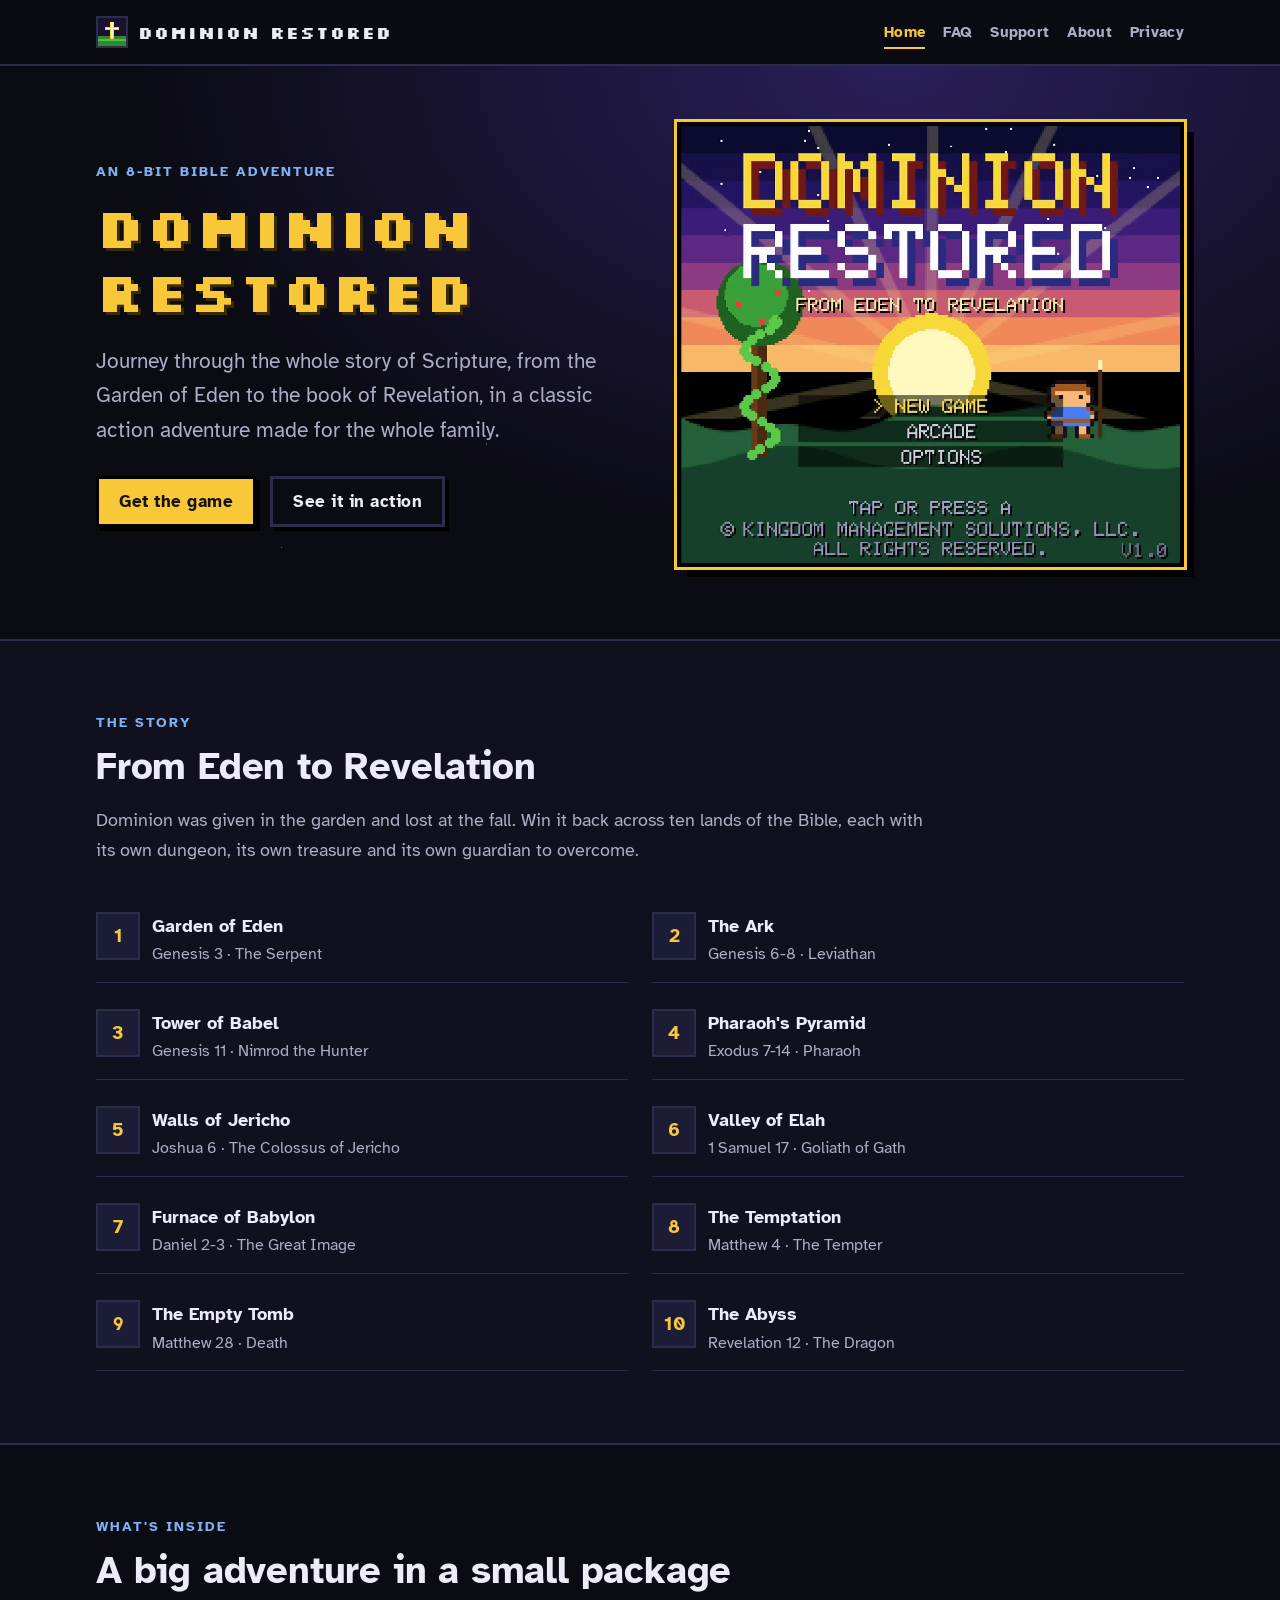
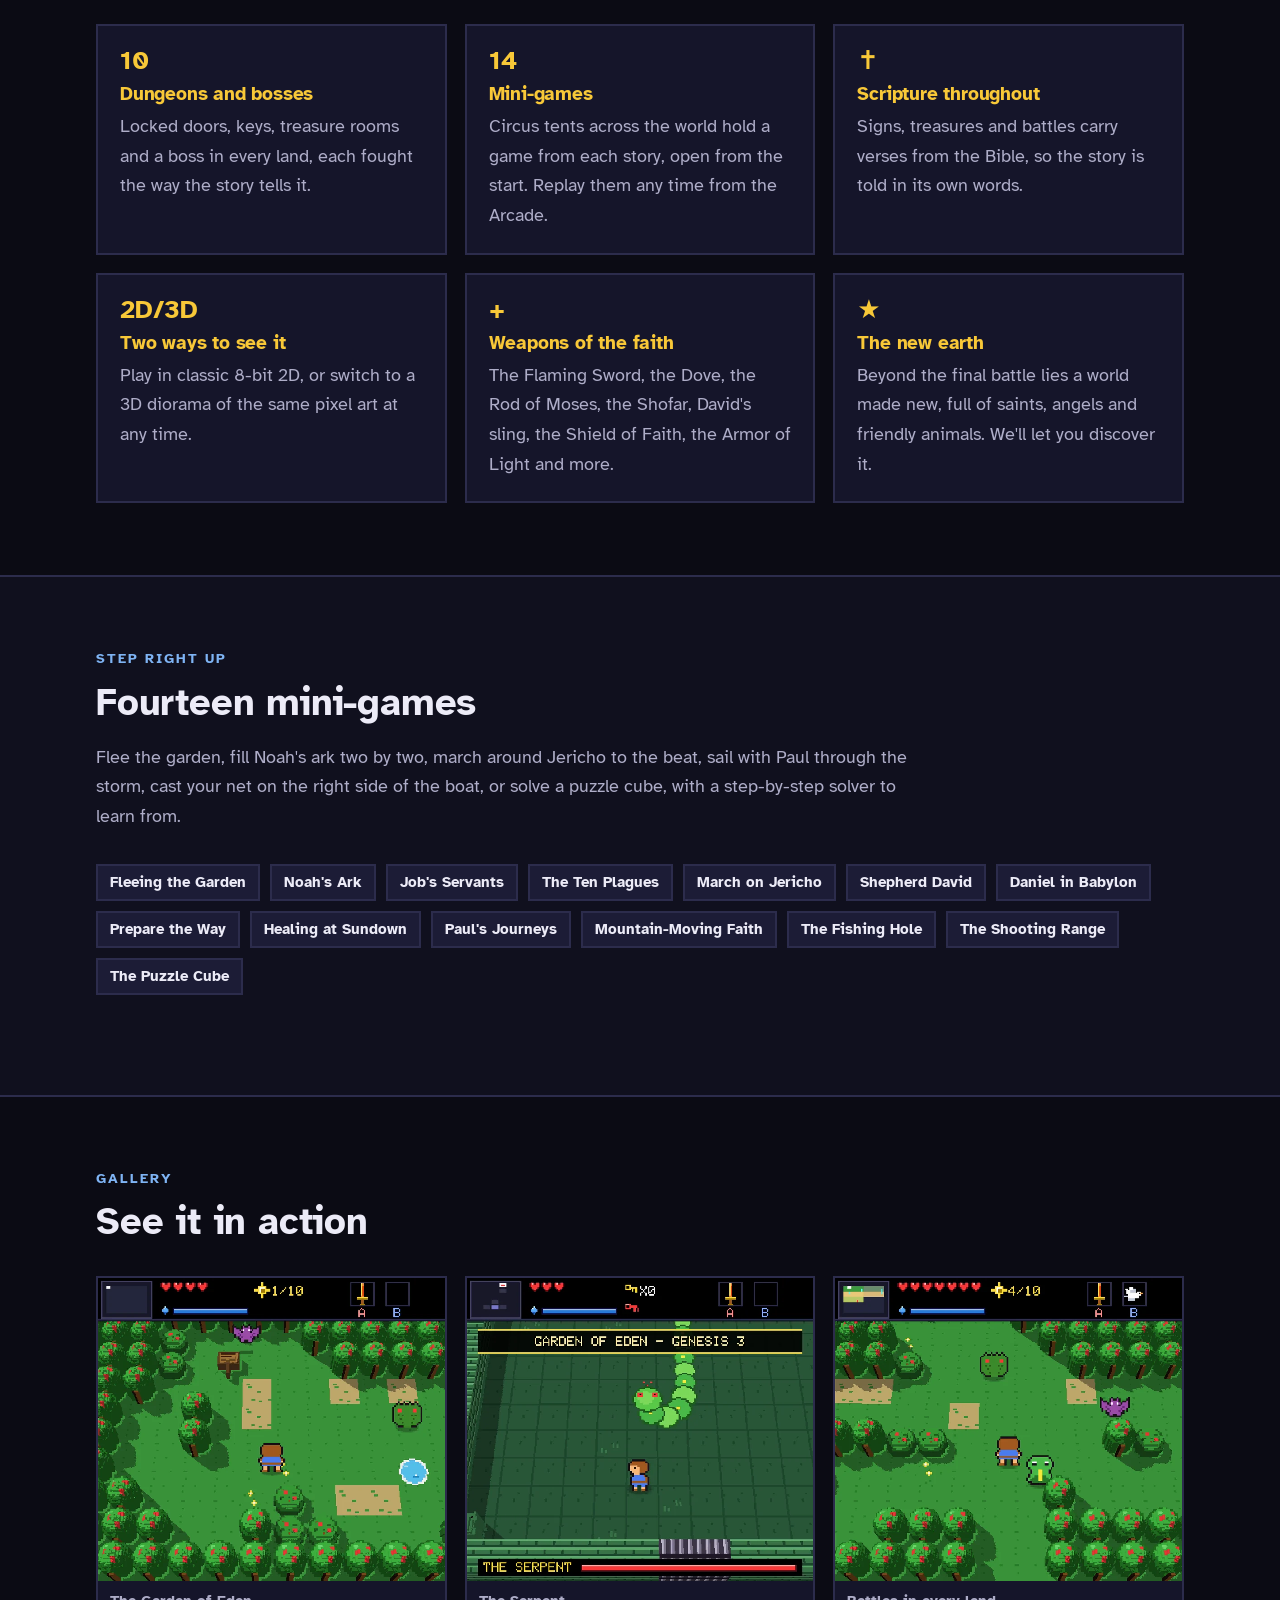
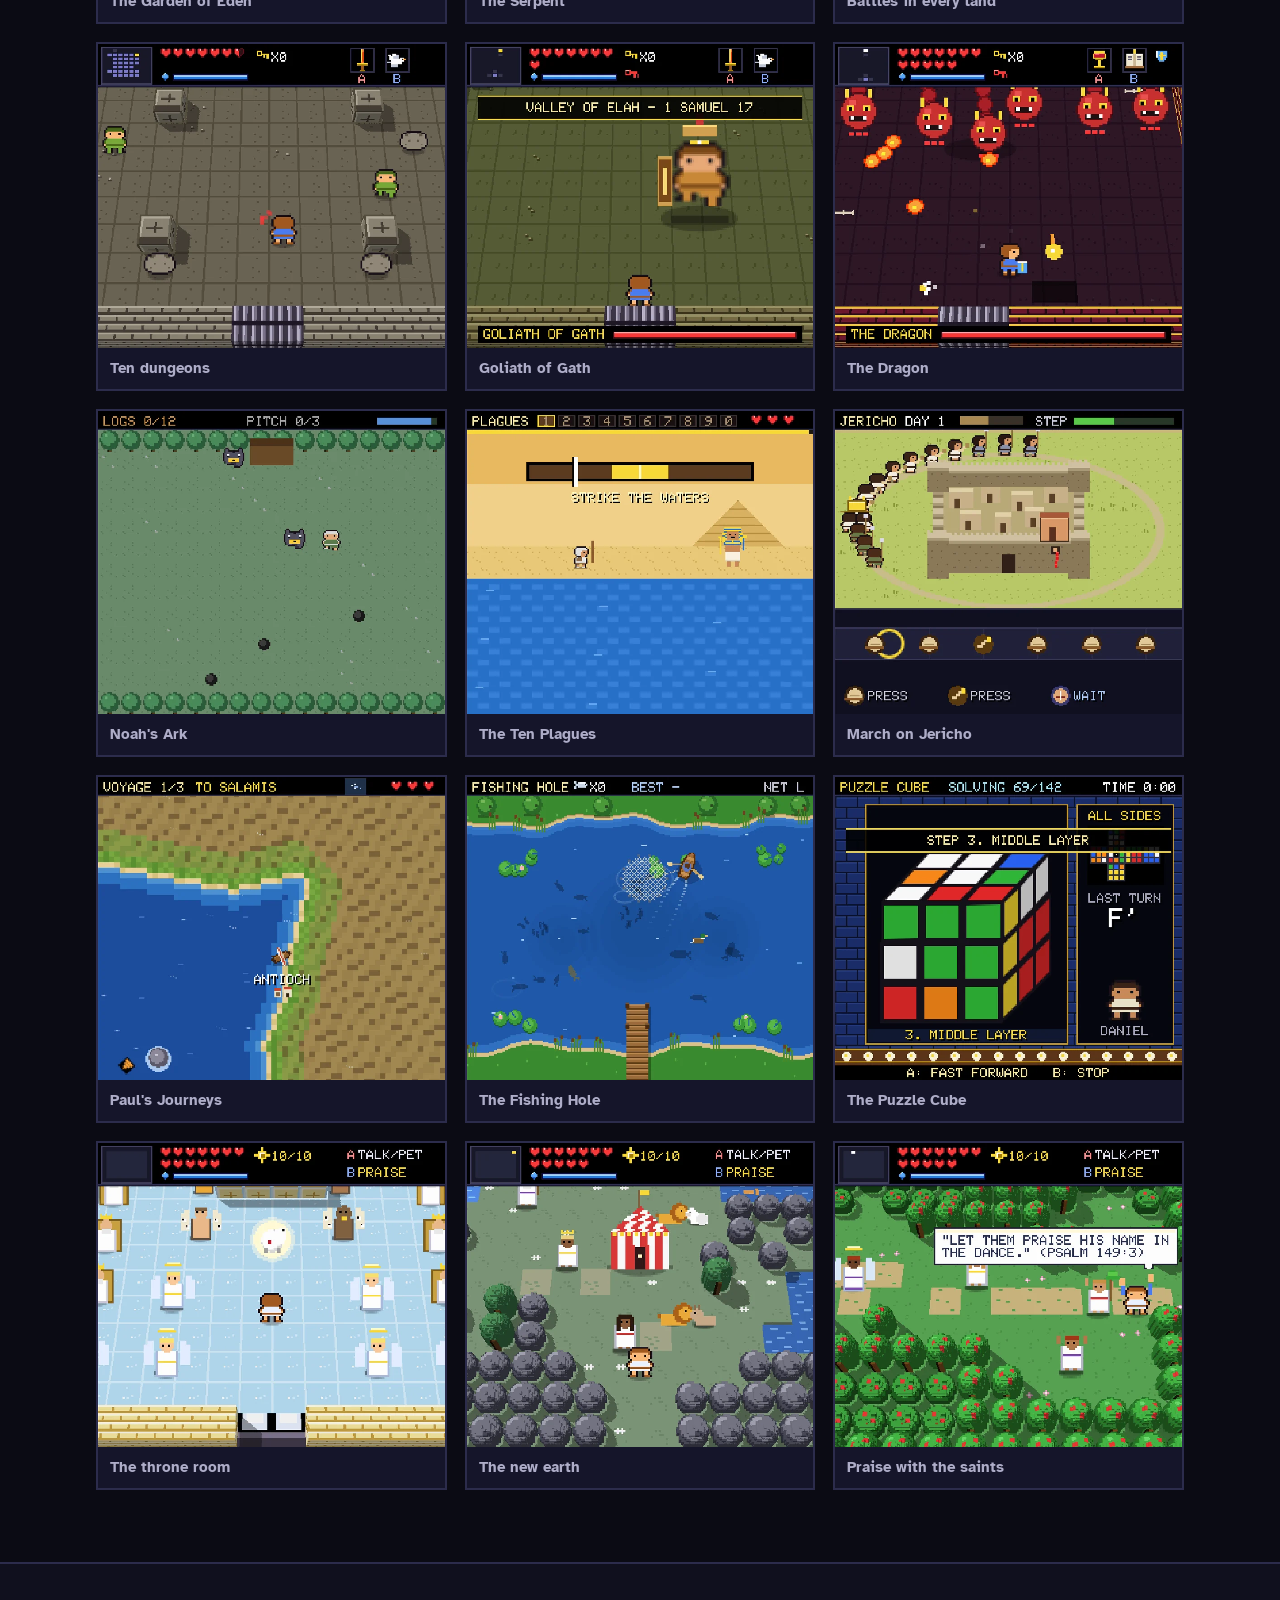
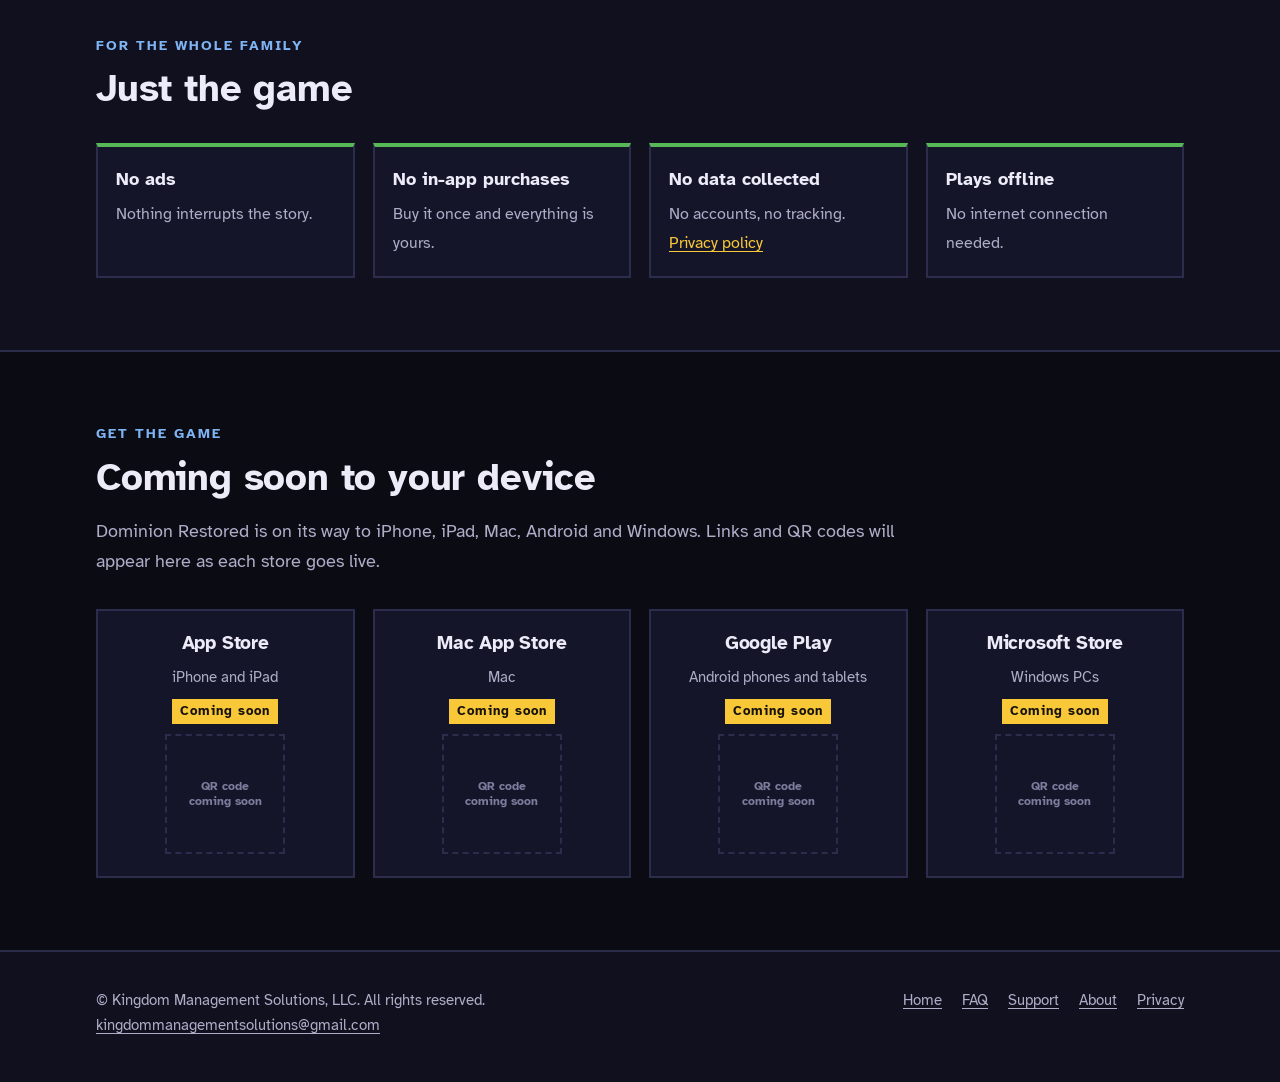
==== commit d854b53e: "Stop naming the Bible translation on the website The home page, FAQ and About page no longer mention" ====
--- a/index.html
+++ b/index.html
@@ -77,7 +77,7 @@
     <div class="grid g3">
       <div class="card"><div class="ico">10</div><h3>Dungeons and bosses</h3><p>Locked doors, keys, treasure rooms and a boss in every land, each fought the way the story tells it.</p></div>
       <div class="card"><div class="ico">14</div><h3>Mini-games</h3><p>Circus tents across the world hold a game from each story, open from the start. Replay them any time from the Arcade.</p></div>
-      <div class="card"><div class="ico">KJV</div><h3>Scripture throughout</h3><p>Signs, treasures and battles carry verses from the King James Bible, so the story is told in its own words.</p></div>
+      <div class="card"><div class="ico">&#10013;</div><h3>Scripture throughout</h3><p>Signs, treasures and battles carry verses from the Bible, so the story is told in its own words.</p></div>
       <div class="card"><div class="ico">2D/3D</div><h3>Two ways to see it</h3><p>Play in classic 8-bit 2D, or switch to a 3D diorama of the same pixel art at any time.</p></div>
       <div class="card"><div class="ico">+</div><h3>Weapons of the faith</h3><p>The Flaming Sword, the Dove, the Rod of Moses, the Shofar, David's sling, the Shield of Faith, the Armor of Light and more.</p></div>
       <div class="card"><div class="ico">&#9733;</div><h3>The new earth</h3><p>Beyond the final battle lies a world made new, full of saints, angels and friendly animals. We'll let you discover it.</p></div>
